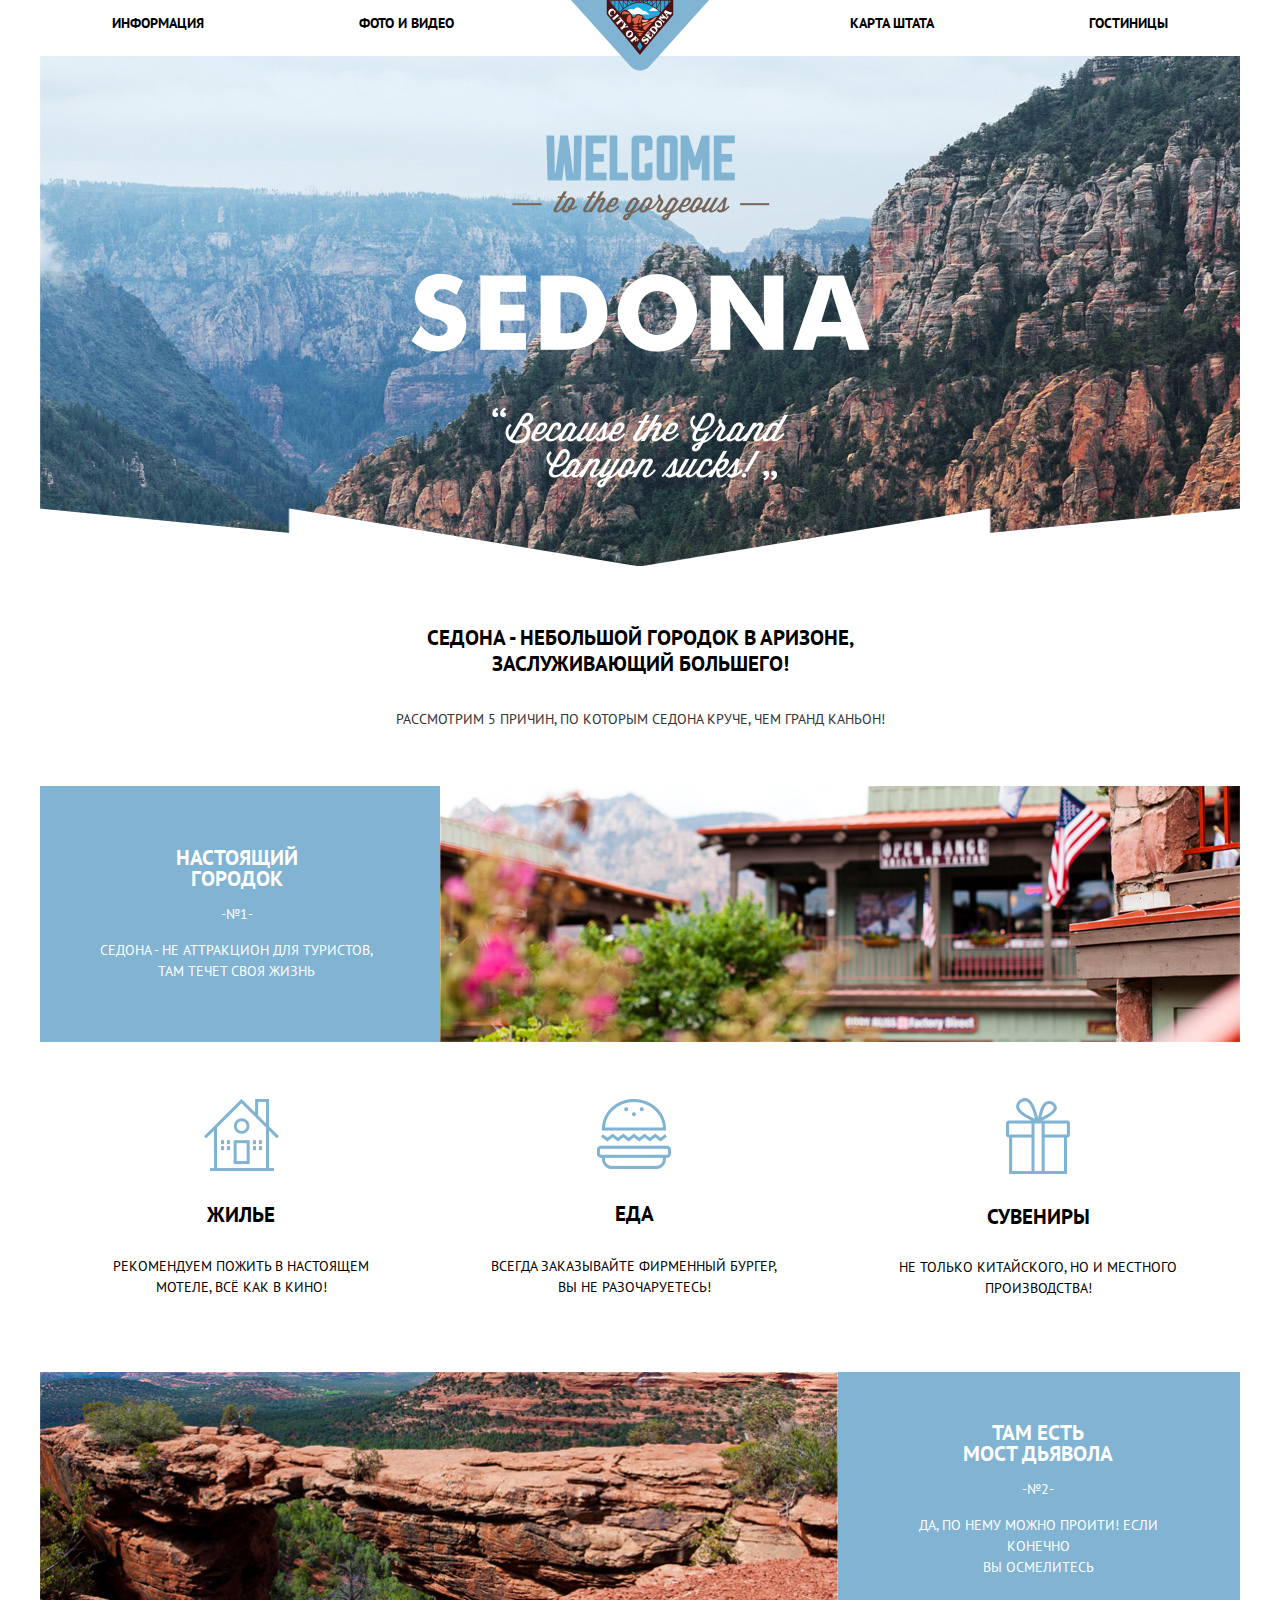
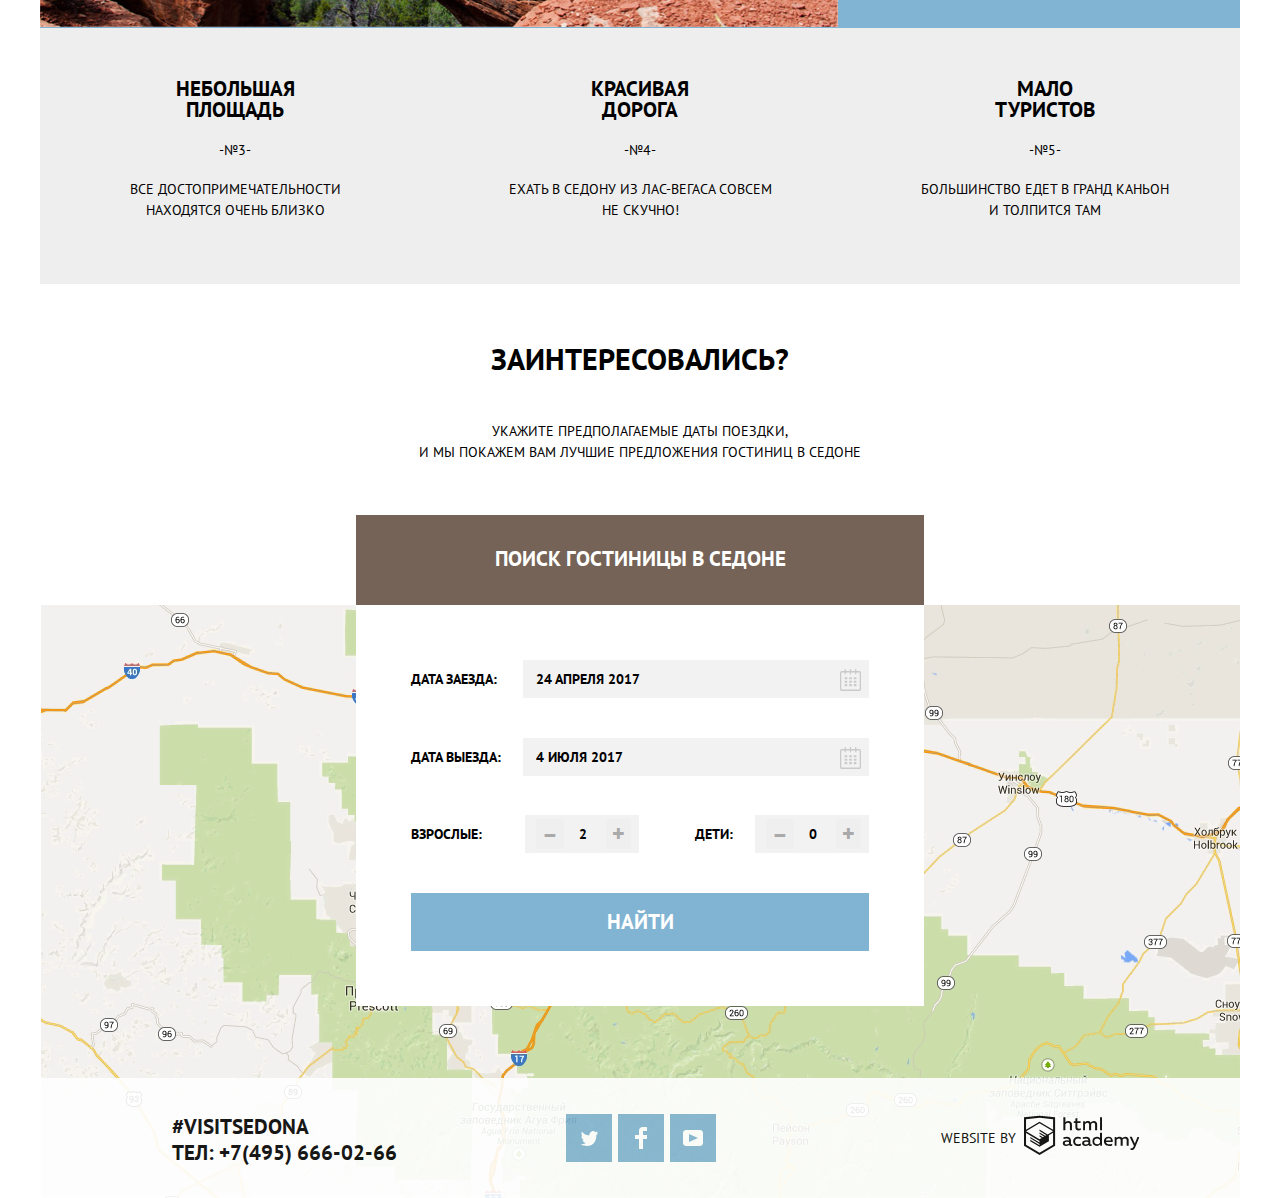
==== index.html @ 2c1c930c "21.03" ====
<!DOCTYPE html>
<html lang="ru">
    <head>
        <meta charset="utf-8">
        <title>Welcome to Sedona</title>
        <link href="https://fonts.googleapis.com/css?family=PT+Sans:400,700&display=swap&subset=cyrillic" rel="stylesheet">
        <link href="css/normalize.css" rel="stylesheet">
        <link href="css/style.css" rel="stylesheet">
    </head>
    <body>
        <header class="main-header">
            <nav class="site-navigation">
                <a href="info.html">Информация</a>
                <a href="news.html">Фото и видео</a>
                <a class="main-header-logo"  href="index.html">
                <img src="img/logo.png" width="140" height="72" alt="Логотип «City of Sedona»"></a>
                <a href="statemap.html">Карта штата</a>
                <a href="hotels.html">Гостиницы</a>
            </nav>
        </header>
        <main class="container">
            <h1 class="visually-hidden">Гостиницы в Седоне</h1>
            <div class="page-image">
            </div>
            <section class="description-section">
                <div class="info">
                    <h2>Седона - небольшой городок в Аризоне,<br>заслуживающий большего!
                    </h2>
                    <p>Рассмотрим 5 причин, по которым Седона круче, чем Гранд Каньон!</p>
                </div>
                <section class="product-info">
                    <div class="product-description">
                        <h2>Настоящий<br>городок</h2>
                        <p>-№1-</p>
                        <p>Седона - не аттракцион для туристов,<br>там течет своя жизнь</p>
                    </div>
                    <div class="product-info-image">
                        <img src="img/feature-picture.jpg" width="800" height="256" alt="Седона не аттракцион">
                    </div>
                </section>
                <section class="pruduct-info-list">
                    <ul class="info-logo">
                        <li>
                            <h3>Жилье</h3>
                            <p>Рекомендуем пожить в настоящем<br>мотеле, всё как в кино!
                            </p>
                            <img src="img/icon-1.png" width="75" height="72" alt="">
                        </li>
                        <li>
                            <h3>Еда</h3>
                            <p>Всегда заказывайте фирменный бургер,<br>вы не разочаруетесь!
                            </p>
                            <img src="img/icon-3.png" width="74" height="70" alt="">
                        </li>
                        <li>
                            <h3>Сувениры</h3>
                            <p>Не только китайского, но и местного<br>производства!
                            </p>
                            <img src="img/icon-2.png" width="64" height="76" alt="">
                        </li>
                    </ul>
                </section>
                <section class="product-info product-info-two">
                    <div class="product-description product-description-two">
                        <h2>Там есть<br> мост дьявола</h2>
                        <p>-№2-</p>
                        <p>Да, по нему можно проити! Если конечно<br>вы осмелитесь 
                        </p>
                    </div>
                    <div class="product-info-image product-info-image-two">
                        <img src="img/layer-5.jpg" width="800" height="256" alt="Фото Моста дьявола">
                    </div>
                </section>
                <section class="product-info-info">
                    <ul class="product-info-list">
                        <li class="product-info-feature">
                            <h2>Небольшая<br>площадь</h2>
                            <p>-№3-</p>
                            <p>Все достопримечательности<br>находятся очень близко</p>
                        </li>
                        <li class="product-info-feature">
                            <h2>Красивая<br>дорога</h2>
                            <p>-№4-</p>
                            <p>Ехать в Седону из Лас-Вегаса совсем<br>не скучно!</p>
                        </li>
                        <li class="product-info-feature">
                            <h2>Мало<br>туристов</h2>
                            <p>-№5-</p>
                            <p>Большинство едет в Гранд Каньон<br>и толпится там</p>
                        </li>
                    </ul>
                </section>
            </section>
            <section class="form-section">
                <div class="form-title">
                    <h3>Заинтересовались?</h3>
                    <p>Укажите предполагаемые даты поездки,<br>и мы покажем вам лучшие предложения гостиниц в седоне</p>
                </div>
                <div class="form-container">
                    <a href="hotels.html">
                        <h2>Поиск гостиницы в Седоне</h2>
                    </a>
                    <form class="appointment-form" action="https://echo.htmlacademy.ru" method="get">
                        <div class="appointment-item">
                            <label for="appointment-date-check-in">
                            Дата заезда: 
                            </label>
                            <input id="appointment-date-check-in" type="text" name="date" value="24 апреля 2017">
                            <div class="appointment-calendar">
                                <svg xmlns="http://www.w3.org/2000/svg" width="21" height="22" viewBox="0 0 21 22">
                                    <path d="M19.251 2.025h-2.845V.648c0-.381-.294-.689-.656-.689-.363 0-.656.308-.656.689v1.377h-3.938V.648c0-.381-.294-.689-.655-.689-.363 0-.657.308-.657.689v1.377H5.906V.648c0-.381-.294-.689-.656-.689-.363 0-.657.308-.657.689v1.377H1.75C.784 2.025 0 2.847 0 3.862v16.302C0 21.179.784 22 1.75 22h17.501c.966 0 1.749-.821 1.749-1.836V3.862c0-1.015-.783-1.837-1.749-1.837zm.437 18.139a.448.448 0 0 1-.437.459H1.75a.45.45 0 0 1-.438-.459V3.862a.45.45 0 0 1 .438-.459h2.844v1.378c0 .381.294.689.657.689.362 0 .656-.308.656-.689V3.403h3.938v1.378c0 .381.294.689.657.689.361 0 .655-.308.655-.689V3.403h3.938v1.378c0 .381.293.689.656.689.362 0 .656-.308.656-.689V3.403h2.845c.241 0 .437.206.437.459v16.302z" fill="#CACACA"/>
                                    <path d="M4.594 8.225h2.625v2.066H4.594zM4.594 11.668h2.625v2.067H4.594zM4.594 15.112h2.625v2.066H4.594zM9.188 15.112h2.625v2.066H9.188zM9.188 11.668h2.625v2.067H9.188zM9.188 8.225h2.625v2.066H9.188zM13.781 15.112h2.625v2.066h-2.625zM13.781 11.668h2.625v2.067h-2.625zM13.781 8.225h2.625v2.066h-2.625z" fill="#CACACA"/>
                                </svg>
                            </div>
                        </div>
                        <div class="appointment-item">
                            <label for="appointment-date-check-out">
                            Дата выезда:
                            </label>
                            <input id="appointment-date-check-out" type="text" name="date" value="4 июля 2017">
                            <div class="appointment-calendar">
                                <svg xmlns="http://www.w3.org/2000/svg" width="21" height="22" viewBox="0 0 21 22">
                                    <path d="M19.251 2.025h-2.845V.648c0-.381-.294-.689-.656-.689-.363 0-.656.308-.656.689v1.377h-3.938V.648c0-.381-.294-.689-.655-.689-.363 0-.657.308-.657.689v1.377H5.906V.648c0-.381-.294-.689-.656-.689-.363 0-.657.308-.657.689v1.377H1.75C.784 2.025 0 2.847 0 3.862v16.302C0 21.179.784 22 1.75 22h17.501c.966 0 1.749-.821 1.749-1.836V3.862c0-1.015-.783-1.837-1.749-1.837zm.437 18.139a.448.448 0 0 1-.437.459H1.75a.45.45 0 0 1-.438-.459V3.862a.45.45 0 0 1 .438-.459h2.844v1.378c0 .381.294.689.657.689.362 0 .656-.308.656-.689V3.403h3.938v1.378c0 .381.294.689.657.689.361 0 .655-.308.655-.689V3.403h3.938v1.378c0 .381.293.689.656.689.362 0 .656-.308.656-.689V3.403h2.845c.241 0 .437.206.437.459v16.302z" fill="#CACACA"/>
                                    <path d="M4.594 8.225h2.625v2.066H4.594zM4.594 11.668h2.625v2.067H4.594zM4.594 15.112h2.625v2.066H4.594zM9.188 15.112h2.625v2.066H9.188zM9.188 11.668h2.625v2.067H9.188zM9.188 8.225h2.625v2.066H9.188zM13.781 15.112h2.625v2.066h-2.625zM13.781 11.668h2.625v2.067h-2.625zM13.781 8.225h2.625v2.066h-2.625z" fill="#CACACA"/>
                                </svg>
                            </div>
                        </div>
                        <div class="appointment-item">
                            <label for="appointment-number-of-adults">
                            Взрослые:
                            </label>
                            <button class="inupt-plus">+</button><button class="inupt-minus">–</button>
                            <input id="appointment-number-of-adults" type="number" name="number" value="2">
                            <label for="appointment-number-of-children">
                            Дети:
                            </label>
                            <button class="inupt-plus">+</button><button class="inupt-minus">–</button>
                            <input id="appointment-number-of-children" type="number" name="number" value="0">
                        </div>
                        <button type="submit" class="index-button button">Найти</button>
                    </form>
                </div>
                <div class="state-map">
                </div>
            </section>
        </main>
        <footer class="main-footer footer--index">
            <div class="footer-container">
                <p class="footer-contact">#Visitsedona<br>Тел: +7(495) 666-02-66
                </p>
                <ul class="footer-social">
                    <li>
                        <a class="social-button" href="#">
                            <svg xmlns="http://www.w3.org/2000/svg" xmlns:xlink="http://www.w3.org/1999/xlink" width="17" height="15" viewBox="0 0 17 15">
                                <path fill="#FFF" d="M10.95.144c1.685-.496 2.984.27 3.577 1.179.673-.231 1.331-.481 2.011-.708a2.345 2.345 0 0 1-.857 1.768c.685.17 1.304-.491 1.304-.491-.169 1-1.006 1.788-1.563 2.024-.231 6.75-3.175 11.217-10.077 11.082h-.446c-.41 0-4.164-.46-4.898-1.887 2.271.196 3.893-.422 4.693-1.177-.96-.3-2.679-.477-2.979-2.95.349.106.564.228 1.19.119C1.705 8.247.374 7.53.448 5.33c.285.328 1.067.536 1.34.472C1.085 5.561-.182 2.442.894.85c1.818 1.854 3.735 3.606 7.152 3.773C8.254 2.33 9.183.793 10.95.144z"/>
                            </svg>
                        </a>
                    </li>
                    <li>
                        <a class="social-button" href="#">
                            <svg xmlns="http://www.w3.org/2000/svg" width="12" height="22" viewBox="0 0 12 22">
                                <path fill="#FFF" d="M12 4V0H8a4 4 0 0 0-4 4v4H0v4h4v10h4V12h4V8H8V4h4z"/>
                            </svg>
                        </a>
                    </li>
                    <li>
                        <a class="social-button" href="#">
                            <svg xmlns="http://www.w3.org/2000/svg" xmlns:xlink="http://www.w3.org/1999/xlink" width="20" height="16" viewBox="0 0 20 16">
                                <path fill="#FFF" d="M17 0H3C1.35 0 0 1.35 0 3v10c0 1.65 1.35 3 3 3h14c1.65 0 3-1.35 3-3V3c0-1.65-1.35-3-3-3zM6.027 11.998V4.002L15.014 8l-8.987 3.998z"/>
                            </svg>
                        </a>
                    </li>
                </ul>
                <div class="footer-copyright">
                    <p>Website by</p>
                    <a href="https://htmlacademy.ru/intensive/htmlcss" target="_blank">
                        <svg xmlns="http://www.w3.org/2000/svg" data-name="Layer 1" width="115" height="41" viewBox="0 0 113 39">
                            <path fill="#000000" d="M46.84 28.22a2.07 2.07 0 0 0 .58-.11v1.4a3.41 3.41 0 0 1-1.24.22 1.75 1.75 0 0 1-1.75-1 5.08 5.08 0 0 1-3.3 1.13c-1.59 0-3.06-.87-3.06-2.68 0-2.24 2.08-2.93 3.9-2.93a11.63 11.63 0 0 1 2.28.26v-.31c0-1.09-.8-1.86-2.3-1.86a7.79 7.79 0 0 0-3.15.67v-1.79a10.72 10.72 0 0 1 3.35-.58c2.48 0 4 1.18 4 3.83v3.14a.57.57 0 0 0 .69.61zm-6.76-1.19a1.42 1.42 0 0 0 1.64 1.29 3.56 3.56 0 0 0 2.53-1v-1.51a10.21 10.21 0 0 0-1.9-.22c-1.1.01-2.27.35-2.27 1.45zM53.06 20.62a5.29 5.29 0 0 1 2.7.67v1.79a4.28 4.28 0 0 0-2.42-.73 2.89 2.89 0 1 0 0 5.76 5.26 5.26 0 0 0 2.55-.67v1.8a6.58 6.58 0 0 1-2.9.6 4.42 4.42 0 0 1-4.72-4.54 4.54 4.54 0 0 1 4.79-4.68zM65.84 28.22a2.07 2.07 0 0 0 .58-.11v1.4a3.41 3.41 0 0 1-1.24.22 1.75 1.75 0 0 1-1.75-1 5.08 5.08 0 0 1-3.3 1.13c-1.59 0-3.06-.87-3.06-2.68 0-2.24 2.08-2.93 3.9-2.93a11.63 11.63 0 0 1 2.28.26v-.31c0-1.09-.8-1.86-2.3-1.86a7.79 7.79 0 0 0-3.15.67v-1.79a10.72 10.72 0 0 1 3.35-.58c2.48 0 4 1.18 4 3.83v3.14a.57.57 0 0 0 .69.61zm-6.76-1.19a1.42 1.42 0 0 0 1.64 1.29 3.56 3.56 0 0 0 2.53-1v-1.51a10.21 10.21 0 0 0-1.9-.22c-1.11.01-2.27.35-2.27 1.45zM76.67 16.85v12.76h-1.76v-1.39a4.07 4.07 0 0 1-3.35 1.62 4.62 4.62 0 0 1 0-9.22 4 4 0 0 1 3.15 1.37v-5.14h2zm-4.76 5.48a2.9 2.9 0 0 0 0 5.8 3 3 0 0 0 2.79-1.84v-2.13a3.06 3.06 0 0 0-2.79-1.83zM82.99 20.62c3.48 0 4.68 2.81 4.12 5.34h-6.58c.22 1.57 1.75 2.22 3.35 2.22a6.41 6.41 0 0 0 2.77-.62v1.68a7.5 7.5 0 0 1-3.14.6c-2.68 0-5-1.53-5-4.61a4.39 4.39 0 0 1 4.48-4.61zm.09 1.62a2.39 2.39 0 0 0-2.57 2.26h4.85a2.06 2.06 0 0 0-2.28-2.26zM89.1 29.61v-8.75h1.73v1.09a4 4 0 0 1 2.92-1.33 3 3 0 0 1 2.73 1.4 4.33 4.33 0 0 1 3.06-1.4 3.21 3.21 0 0 1 3.32 3.52v5.47h-2V24.2a1.67 1.67 0 0 0-1.73-1.84 2.94 2.94 0 0 0-2.17 1.18V29.61h-2V24.2a1.67 1.67 0 0 0-1.73-1.84 3.11 3.11 0 0 0-2.32 1.35v5.91h-2zM111.47 20.86h2l-4.1 9.93c-.95 2.28-2.19 3-3.52 3a5 5 0 0 1-1.15-.15v-1.66a3 3 0 0 0 .89.13c.95 0 1.66-.67 2.17-2l.18-.44-4.16-8.82h2.13l3 6.6zM40.66 1.53v5a4 4 0 0 1 2.83-1.2A3.41 3.41 0 0 1 47.1 8.9v5.41h-2V9.15a1.9 1.9 0 0 0-2-2.1 3.08 3.08 0 0 0-2.44 1.46v5.8h-2V1.53h2zM52.43 2.42v3.12h3.17v1.71h-3.17v4c0 1.15.53 1.53 1.66 1.53a4.71 4.71 0 0 0 1.77-.35v1.68a7.14 7.14 0 0 1-2.35.38 2.68 2.68 0 0 1-3-2.88V7.23h-1.6V5.52h1.57V2.88zM58.1 14.29V5.54h1.73v1.09a4 4 0 0 1 2.92-1.33 3 3 0 0 1 2.73 1.4 4.33 4.33 0 0 1 3.06-1.4 3.21 3.21 0 0 1 3.32 3.52v5.47h-2V8.88a1.67 1.67 0 0 0-1.73-1.84 2.94 2.94 0 0 0-2.17 1.18V14.29h-2V8.88a1.67 1.67 0 0 0-1.73-1.84 3.11 3.11 0 0 0-2.32 1.35v5.91h-2zM74.72 1.52h1.95v12.76h-1.95zM15.44.02h-.16L0 1.62v28l15.28 9.09 15.28-9.09v-28zm13.12 28.45l-13.28 7.9L2 28.47V16.99l13.22 7.87v1.43l-9.07-5.4v1.38l9.11 5.47v1.46l-9.1-5.42v1.38l9.11 5.47 9.19-5.5V19.22l4.1-2.45v11.67zm0-13.16l-3.65 2.14-1.68 1-8-4.76v1.38l6.84 4.07h-.06l-.15.09-1 .57-5.64-3.36v1.38l4.45 2.65-1.05.7-3.36-2v1.38l2.21 1.3-2.25 1.35-13.16-7.82 13.17-7.92zm0-1.39L15.21 6.05l-13.2 7.86V3.41l13.28-1.39 13.28 1.39v10.51z"/>
                        </svg>
                    </a>
                </div>
            </div>
        </footer>
    </body>
</html>
---- css/style.css ----
body {
  min-width: 1200px;
  margin: 0;
  padding: 0;

  font-family: "PT Sans", Arial, sans-serif;
  font-size: 14px;
  line-height: 21px;
  color: #000000;
  text-transform: uppercase;

  background-color: #ffffff;
}
 
a {
  text-decoration: none;
}

img {
  max-width: 100%;
  height: auto;
}

.visually-hidden:not(:focus):not(:active),
input[type="checkbox"].visually-hidden,
input[type="radio"].visually-hidden {
  position: absolute;

  width: 1px;
  height: 1px;
  margin: -1px;
  border: 0;
  padding: 0;

  white-space: nowrap;

  clip-path: inset(100%);
  clip: rect(0 0 0 0);
  overflow: hidden;
}

.button {
  font: inherit;
  color: #ffffff;
  vertical-align: middle;
  text-transform: uppercase;
  font-weight: 600;
  background-color: #81b3d2;
  border: none;
}

.button:hover,
.button:focus {
  color: #ffffff;
  background-color: #669ec0;
}

.button:active {
  background-color: #5496bd;
  color: rgba(255, 255, 255, 0.3);
}

.main-header {
  width: 1200px;
  min-height: 56px;
  margin: 0 auto;
  font-size: 14px;
  font-weight: 600;
  line-height: 26px;
  color: #000000;
}

.site-navigation {
  position: relative;
  min-height: 56px;
  display: flex;
  justify-content: space-between;
  flex-wrap: wrap;
  
  margin: 0;
  padding: 0;
  background-color: #ffffff;
}

.site-navigation a {
  color: #000000;
}

.site-navigation a:not(.main-header-logo) {
  padding-top: 10px;
  padding-right: 60px;
  padding-left: 60px;
  padding-bottom: 10px;
}

.site-navigation a:first-child {
  padding-left: 72px;
}

.site-navigation a:last-child {
  padding-right: 72px;
}

.site-navigation a:nth-child(2) {
  position: relative;
  right: 80px;
}

.site-navigation a:nth-child(4) {
  position: relative;
  left: 80px;
}

.nav-current {
  color: #766357;
}

.main-header-logo {
  position: absolute;
  top: -1px;
  left: 50%;
  transform: translateX(-50%);
  z-index: 10;  
}

.site-navigation a:hover,
.site-navigation a:focus {
  color: #81b3d2;
}

.site-navigation a:active {
  color: rgba(0, 0, 0, 0.3);
}

.container {
  width: 1200px;
  margin: 0 auto;
  padding: 0 0;
}

.page-image {
  width: 100%;
  height: 510px;
  margin-bottom: 59px;
  background-color: #81b3d2;
  
  background: 
  url("../img/welcome.png") no-repeat 50% 50%,
  url(../img/polygon.png) no-repeat -2px 452px,
  url("../img/background-photo.jpg") no-repeat 0 -80px; 
}

.info {
  margin: 0;
  padding: 0; 
}

.info h2 {
  font-size: 21px;
  font-weight: 700;
  line-height: 26px;
  color: #000000;
  text-align: center;
  margin: 0;
  margin-bottom: 29px;
}

.info p {
  font-size: 14px;
  line-height: 26px;
  color: #333333;
  text-align: center;
  margin: 0;
  margin-bottom: 54px;
}

.product-info {
  display: flex;
  justify-content: flex-start;
  align-items: center;
  color: #ffffff;
  background-color: #81b3d2;
}

.product-description {
  margin: 0;
  padding: 0;
  padding-left: 60px;
  padding-right: 60px;
  text-align: center;
}

.product-description h2 {
  font-size: 21px;
  font-weight: 600;
  line-height: 21px;
  margin: 0;
  padding: 0;
  padding-bottom: 15px;
}

.product-description p {
  font-size: 14px;
  line-height: 21px;
  margin: 0;
  padding: 0;
}

.product-description p:first-of-type {
  padding-bottom: 15px;
}

.product-info-image {
  width: 800px;
  height: 256px;
  margin-left: auto;
}

.product-info-two {
  flex-direction: row-reverse;
  justify-content: flex-end;
}

.product-description-two {
  padding-left: 48px;
  padding-right: 49px;
}

.product-info-image-two {
  margin: 0;
  margin-right: auto;
}


.product-info-list {
  display: flex;
  justify-content: space-between;
  flex-wrap: wrap;
  margin: 0;
  padding: 0;
  list-style: none;
}

.info-logo {
  display: flex;
  justify-content: space-between;
  flex-wrap: wrap;
  margin: 0;
  padding: 0;
  margin-left: 73px;
  margin-right: 63px;
  margin-top: 56px; 
  margin-bottom: 73px;
  list-style: none;
}

.info-logo li {
  display: flex;
  flex-direction: column;
  flex-wrap: wrap;
  justify-content: space-around;
  align-items: center;
}

.info-logo h3 {
  font-size: 21px;
  font-weight: 700;
  line-height: 21px;
  margin: 0;
  padding: 0;
  padding-top: 32px;
  padding-bottom: 30px;
}

.info-logo p {
  text-align: center;
  margin: 0;
  padding: 0;
}

.info-logo img {
  padding-bottom: 32px;
  order: -1;
  margin: 0;
  padding: 0;
}

.product-info-info {
  margin: 0;
  padding: 0;

  background-color: #eeeeee;
}

.product-info-list {
  box-sizing: border-box;
  padding-top: 50px;
  padding-bottom: 63px;
}

.product-info-feature {
  width: 390px;
  margin: 0;
  padding: 0;
}

.product-info-info h2{
  font-size: 21px;
  font-weight: 600;
  line-height: 21px;
  text-align: center;
  margin: 0;
  margin-bottom: 20px;
}

.product-info-info p {
  margin: 0;
  text-align: center; 
}

.product-info-info p:first-of-type {
  margin-bottom: 18px;
}

.form-section {
  position: relative;
}

.form-title {
  text-align: center; 
  margin: 0;
  padding: 0;
}

.form-title h3 {
  margin: 0;
  padding-top: 57px;
  padding-bottom: 44px;
  font-size: 30px;
  font-weight: 700;
  line-height: 36px; 
}

.form-title p {
  margin: 0;
  font-size: 14px;
  line-height: 21px;
  padding-bottom: 52px;
}

.form-container {
  display: flex;
  flex-direction: column;
  justify-content: space-between;
  position: absolute;
  left: 50%;
  margin-left: -284px;
  width: 568px;
  min-height: 491px;
  
  z-index: 10;
}

.form-container h2 {
  margin: 0;
  font-size: 21px;
  font-weight: 700;
  line-height: 26px;
  color: #ffffff; 
  text-align: center; 
}

.form-container a {
  color: #ffffff;
  padding-top: 31px;
  padding-bottom: 33px; 


  background-color: #766357; 
}

.form-container a:hover,
.form-container a:focus {
  background-color: #604e43; 
}

.form-container a:active {
  background-color: #503e33; 
}

.form-container h2:active {
  color: rgba(255, 255, 255, 0.3) 
}

.appointment-form {
  display: flex;
  flex-wrap: wrap;
  justify-content: space-between;
  align-content: space-between; 
  flex-grow: 1;

  padding: 55px;
  
  background-color: #ffffff;
}

.appointment-item {
  width: 458px;
  display: flex;
  justify-content: space-between;
  align-items: baseline;
  font-weight: 600;
  margin: 0;
  padding: 0;
  box-sizing: border-box;
}

.appointment-item label {
  display: block;
  cursor: pointer;
  padding-right: 20px;
}

.appointment-item {
  position: relative;
}

.appointment-calendar {
  width: 21px;
  height: 22px;
  position: absolute;
  top: 9px;
  left: 429px;
  cursor: pointer;
}

.appointment-calendar:hover path,
.appointment-calendar:focus path {
  fill: #000000;
}

.appointment-calendar:active path {
  fill: #81b3d2;
}

.appointment-item input {
  flex-grow: 1;
  max-width: 346px; 
  height: 38px;
  outline: 0;
  border: none;
  font-weight: 600;
  text-transform: uppercase;
  padding-left: 13px;
  box-sizing: border-box;
  background-color: #f2f2f2;
}

.appointment-item:nth-child(3) input {
  max-width: 114px;
  padding-left: 54px;
}

.appointment-item:nth-child(3) input[type="number"]::-webkit-outer-spin-button,
.appointment-item:nth-child(3) input[type="number"]::-webkit-inner-spin-button {
  -webkit-appearance: none;
  margin: 0;
}

.inupt-plus,
.inupt-minus {
  position: absolute;
  font-size: 24px;
  font-weight: 600;
  color: #a9a9a9;
  outline: none;
  border: none;
  cursor: pointer;
  top: 4px;
}

.inupt-plus:hover,
.inupt-minus:hover,
.inupt-plus:focus,
.inupt-minus:focus {
  color: #000000;
}

.inupt-plus:active,
.inupt-minus:active {
  color: #81b3d2;
}

.appointment-item:nth-child(3) .inupt-plus {
  left: 425px;
}

.appointment-item:nth-child(3) .inupt-minus {
  left: 355px;
}

.appointment-item:nth-child(3) .inupt-plus:first-of-type {
  left: 195px;
}

.appointment-item:nth-child(3) .inupt-minus:nth-of-type(2) {
  left: 125px;
}

.appointment-item:nth-child(3) label:nth-of-type(1) {
  padding-right: 41px;
}

.appointment-item:nth-child(3) label:nth-of-type(2) {
  padding-left: 53px;
}

.appointment-item input:hover {
  background-color: #ebebeb;
}

.appointment-item input:focus {
  background-color: #ffffff;
  outline: 2px solid #e5e5e5;
}

.index-button {
  box-sizing: border-box;
  font-size: 21px;
  font-weight: 600;
  width: 458px;
  height: 58px;
  margin-bottom: 0;
}

.state-map {
  position: relative;
  top: 89px;
  width: 1200px;
  background-image: url("../img/map.png");
  background-repeat: no-repeat;
  background-position: 1px 1px;
  min-height: 594px;
  z-index: 1;
}

.main-footer {
  position: relative;
  width: 1200px;
  margin: 0 auto;
  min-height: 120px;
  z-index: 15;
  background-color: #ffffff;
  opacity: 90%; 
}

.footer--index {
 margin-top: -31px 
}

.footer-container {
  display: flex;
  flex-wrap: wrap;
  margin: 0;
  padding: 0;
}

.footer-contact {
  display: block;
  margin-top: 36px;
  margin-left: 132px;
  font-size: 21px;
  line-height: 26px;
  font-weight: 600;
}

.footer-social {
  margin: 0;
  padding: 0;
  display: flex;
  flex-wrap: wrap;
  justify-content: space-between;
  width: 150px;
  
  padding-top: 36px;
  padding-left: 169px;
  padding-bottom: 26px;
  list-style: none;
}

.social-button {
  display: flex;
  justify-content: center;
  align-items: center;
  width: 46px;
  height: 48px;
  background-color: #81b3d2;
  margin-bottom: 10px;
}

.social-button:hover,
.social-button:focus {
  background-color: #669ec0;
}

.social-button:active {
  background-color: #5496bd;
}

.social-button:active path {
  opacity: 30%;
}

.footer-copyright {
  display: flex;
  align-items: center;
  margin-left: auto;
  margin-right: 101px;
}

.footer-copyright p {
  margin-right: 8px;
}

.footer-copyright:focus path,
.footer-copyright:hover path {
  fill: #81b3d2;
}

.footer-copyright:active path {
  fill: rgba(0, 0, 0, 0.3);
}

.background-filter {
  width: 1200px;
  margin: 0px auto;
 
  background-color: #81b3d2; 
  background-image: url("../img/background2.jpg");
  background-repeat: no-repeat;
  background-position: 50% 50%;

  min-height: 217px;
}

.filter {
 display: flex;
 color: #ffffff; 
 justify-content: flex-start;
 min-height: 217px;
}

.fieldset-container {
  margin-left: 72px;
  margin-right: 43px;
  margin-top: 31px;
}

.filter fieldset {
  margin: 0px;
  padding: 0px;

  border: none;
}

.filter legend {
  margin-bottom: 28px;

  font-weight: 600;
  font-size: 16px;
  line-height: 21px;
}

.filter ul {
  padding: 0;
  margin: 0;
  padding-left: 40px;
  list-style: none;
  line-height: 21px;
}

.filter-input-checkbox + label::before {
  content: "";

  position: absolute;
  left: -38px;
  top: -1px;
  width: 23px;
  height: 23px;

  background-image: url("../img/checkbox.svg");
  background-repeat: no-repeat;
  background-position: 0 0;
  
}

.filter-input-checkbox:checked + label::before {
  content: "";

  position: absolute;
  width: 27px;
  height: 23px;

  background-image: url("../img/checkbox-on.svg");
  background-repeat: no-repeat;
  background-position: 0 0;
  }

.filter-option label {
  padding-bottom: 29px;
  position: relative;

  display: block;

  cursor: pointer;
  user-select: none;
}

.filter-range {
  margin: 0
  width: 318px;
  margin-top: 31px;
  margin-left: auto;
  margin-right: 72px;

  color: #ffffff;
  text-transform: uppercase;
}

.filter-range-title {
  margin-bottom: 9px;

  font-weight: 600;
  font-size: 16px;
  line-height: 21px;
}

.price-controls {
  position: relative;
  height: 36px;
  margin-bottom: 20px;

  font-size: 0;

  border: 2px solid #ffffff;
  border-radius: 2px;
}

.price-controls::after {
  content: "";
  position: absolute;
  top: 50%;
  left: 50%;

  width: 2px;
  height: 22px;

  background: #ffffff;
  transform: translate(-50%, -50%);
}

.price-controls label {
  display: inline-block;

  font-size: 14px;
  line-height: 38px;
  vertical-align: top;

  cursor: pointer;
}

.price-controls .min-price,
.price-controls .max-price {
  width: 90px;
  padding-left: 65px;
}

.price-controls input {
  width: 50px;
  margin: 0;

  color: inherit;
  font: inherit;

  background: none;
  border: none;
}

.range-controls {
  position: relative;

  margin-bottom: 32px;
}

.range-controls .scale {
  height: 2px;

  background: rgba(255, 255, 255, 0.3);
}

.range-controls .bar {
  width: 80%;
  height: 2px;

  background: #ffffff;
}

.range-toggle {
  position: absolute;
  top: -9px;
  width: 4px;
  height: 4px;

  background: #ababab;
  border: 8px solid #ffffff;
  border-radius: 50%;
  box-shadow: 0 2px 1px 0 rgba(0, 1, 1, 0.2);
  cursor: pointer;
}

.range-toggle-min {
  left: 0;
}

.range-toggle-max {
  left: 80%;
}

.range-toggle:hover {
  top: -10px;
  border: 10px solid #ffffff;
  background: #1c4f80;
}

.filter-range-button {
  display: block;
  margin: 0 auto;
  padding: 6px 35px;

  font-size: 14px;
  line-height: 20px;
  color: #ffffff;
  text-transform: uppercase;

  background: transparent;
  border: 2px solid #ffffff;
  border-radius: 2px;
  cursor: pointer;
}

.filter-range-button:hover {
  color: #000000;

  background: #ffffff;
}

.hotels-list {
  margin: 0;
  padding: 0;
}

.hotels-list-container {
  display: flex;
  justify-content: space-between;
  margin: 0;
  padding: 0;
  padding-top: 30px;
  padding-bottom: 30px;
  border-bottom: 1px solid rgba(0, 0, 0, 0.2);
}

.hotels-container {
  display: flex;
}

.hotel-image {
  width: 135px;
  height: 90px;
  margin: 0;
  padding: 0;
  margin-right: auto;
  margin-left: 72px; 

  background-color: rgba(0, 0, 0, 0.2);

}

.hotel-name {
  padding-left: 30px;
}

.hotel-name h3 {
  position: relative;
  top: -2px;
  font-size: 21px;
  font-weight: 700;
  margin: 0;
  padding: 0;
}

.hotel-name h3 a:hover,
.hotel-name  h3 a:focus {
  color: #81b3d2;
}

.hotel-name h3 a:active{
color: rgba(0, 0, 0, 0.3);
}

.hotels a {
 color: #000000; 
}

.hotel-name p {
  display: flex;
  margin: 0;
  padding: 0;
  padding-top: 10px;
  padding-bottom: 12px;
}

.hotel-price {
  margin-left: auto;
  padding-right: 76px;
}

.hotel-rating-stars {
  margin: 0;
  padding: 0;
  margin-right: 72px;
}

.hotel-rating-stars p {
  font-size: 14px;
  line-height: 21px;
  margin: 0;
  padding: 0;
  margin-top: 47px;
  padding: 3px 13px 3px 16px;

  background-color: #f2f2f2;
}

.four-stars {
  width: 90px;
  height: 17px;
  margin-left: auto;

  background-image: 
  url(../img/star.png),
  url(../img/star.png),
  url(../img/star.png),
  url(../img/star.png);
  background-repeat: 
  no-repeat,
  no-repeat,
  no-repeat,
  no-repeat;
  background-position:
  0px 0px,
  24px 0px,
  48px 0px,
  72px 0px; 
}

.three-stars {
  width: 66px;
  height: 17px;
  margin-left: auto;

  background-image: 
  url(../img/star.png),
  url(../img/star.png),
  url(../img/star.png);
  background-repeat: 
  no-repeat,
  no-repeat,
  no-repeat;
  background-position:
  0px 0px,
  24px 0px,
  48px 0px;
}

.two-stars {
  width: 42px;
  height: 17px;
  margin-left: auto;

  background-image: 
  url(../img/star.png),
  url(../img/star.png);
  background-repeat: 
  no-repeat,
  no-repeat;
  background-position:
  0px 0px,
  24px 0px; 
}

.filter-button {
  border: 2px solid #ffffff;
}

.filter-button:active {
  color: #000000;
  background-color: #ffffff;
}

.button-book-a-hotel {
  margin: 0;
  padding: 0;
  color: #ffffff;
  background-color: #766357;
  padding: 6px 16px;
}

.button-book-a-hotel:hover,
.button-book-a-hotel:focus {
  background-color: #604e43;
}

.button-book-a-hotel:active {

  color: rgba(255, 255, 255, 0.3);
  background-color: #503e33;
}

.button-detailed {
  margin: 0;
  padding: 0;
  padding: 6px 17px;
  color: #ffffff;
}

.shorting-container {
  margin: 0;
  display: flex;
  flex-wrap: wrap;
  justify-content: flex-start;
  align-items: baseline;
  padding-bottom: 0px;
  border-bottom: 1px solid rgba(0, 0, 0, 0.2);
  margin-top: 26px;
}

.shorting-container h3 {
  margin: 0;
  padding: 0;
  margin-top: 0px;
  padding-left: 72px;
  padding-bottom: 33px;
  font-size: 21px;
  line-height: 26px;
  font-weight: 700;
}

.shorting-container ul{
  list-style: none;
  margin: 0;
  padding: 0;
  padding-left: 40px;
  padding-bottom: 33px;
}

.shorting-container p {
  font-size: 12px;
  margin: 0;
  padding: 0;
  margin-left: 49px;
  padding-bottom: 33px;
}

.shorting {
  display: flex;
  flex-wrap: wrap;
}

.shorting li {
  margin: 0;
  padding: 0;
  padding-right: 33px;
}

.shorting li:not(:first-child) a {
  font-size: 12px;
  font-weight: 400;
  color: rgba(0, 0, 0, 0.3);
  border-bottom: 1px dotted #81b3d2;
}

.shorting li:first-child a {
  font-size: 12px;
  font-weight: 400;
  color: #81b3d2;
  border: none;
}

.shorting li:not(:first-child) a:hover,
.shorting li:not(:first-child) a:focus {
  color: #81b3d2;
}

.shorting li:not(:first-child) a:active {
  color: #000000;
  border: none;
}

.shorting li:first-child a:active {
  color: #000000;
  border: none;
}

.icon-up-down {
  display: flex;
  margin: 0;
  padding-bottom: 33px;
  margin-left: auto;
  margin-right: 73px;
  cursor: pointer;
}

.icon-down {
  padding-left: 12px;
}

.icon-up-down path:hover,
.icon-up-down path:focus {
  fill: #000000;
}

.icon-up-down path:active {
  fill: #81b3d2;
}
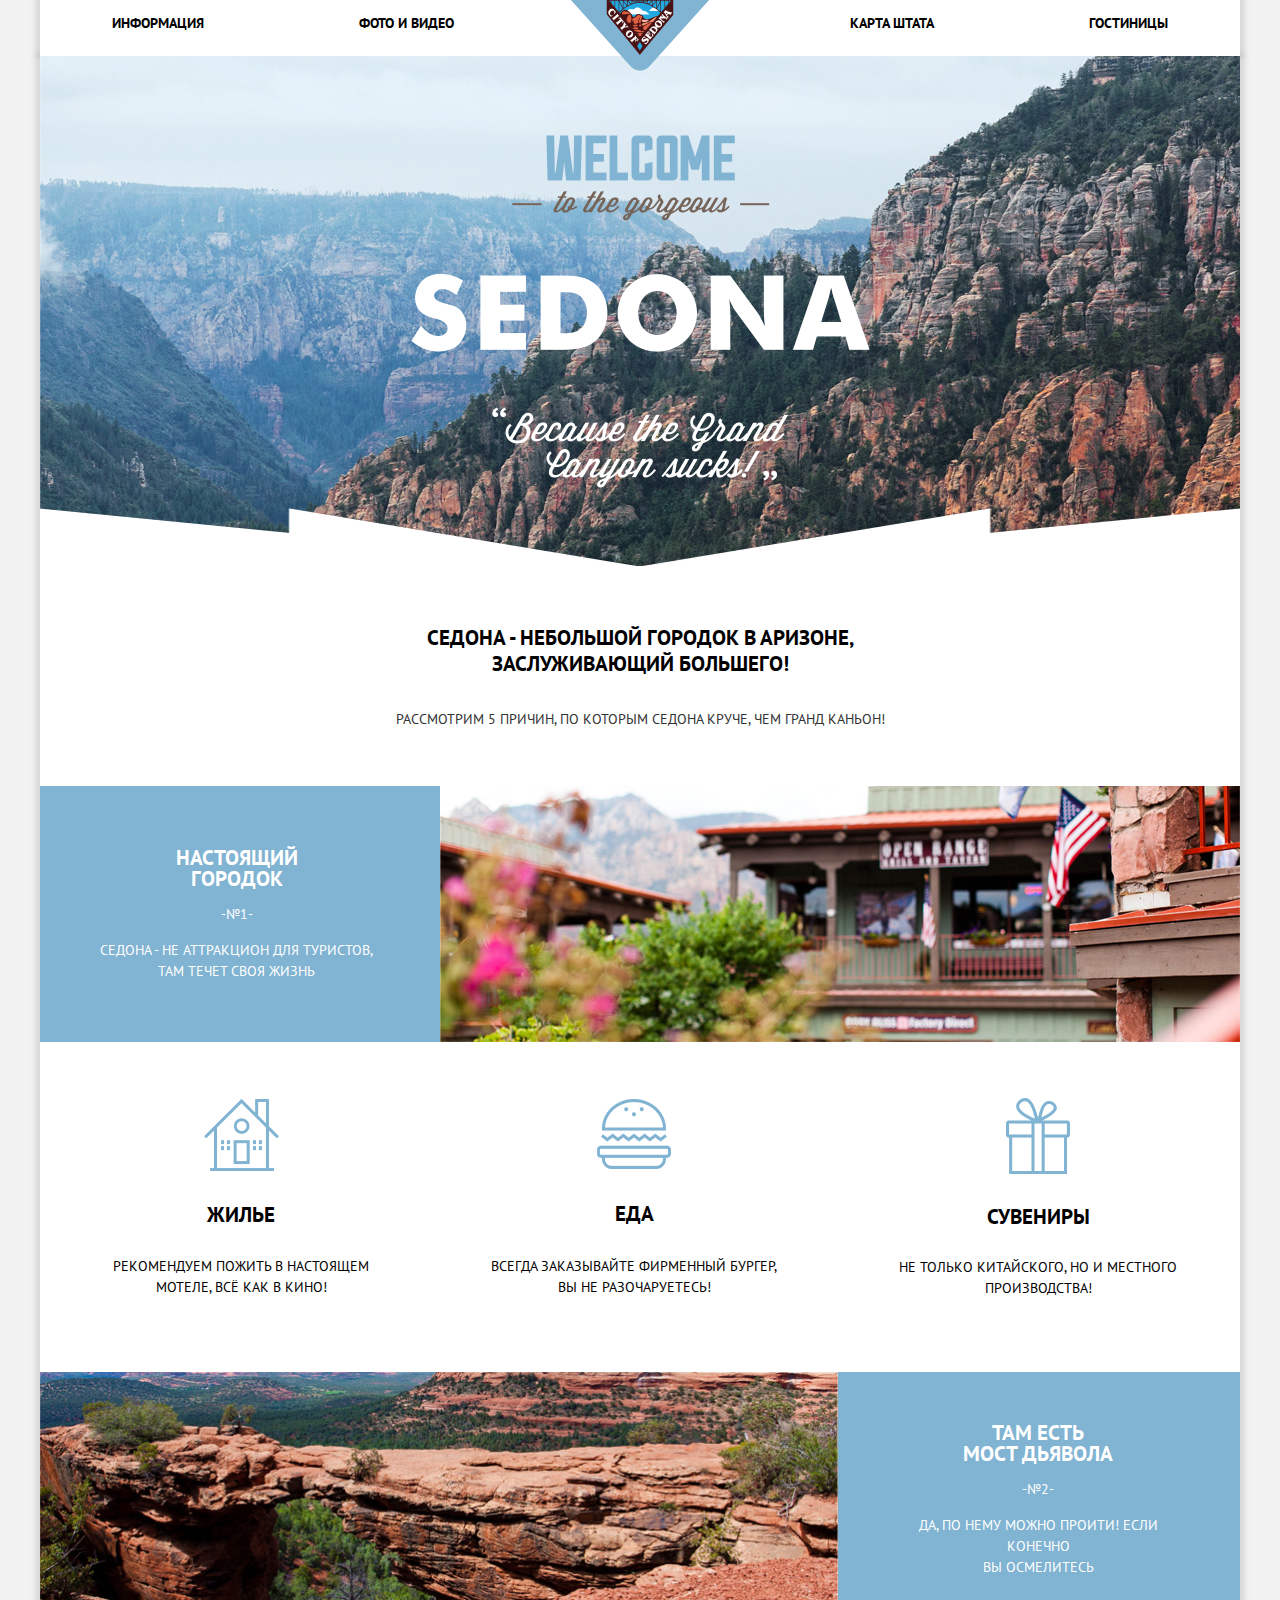
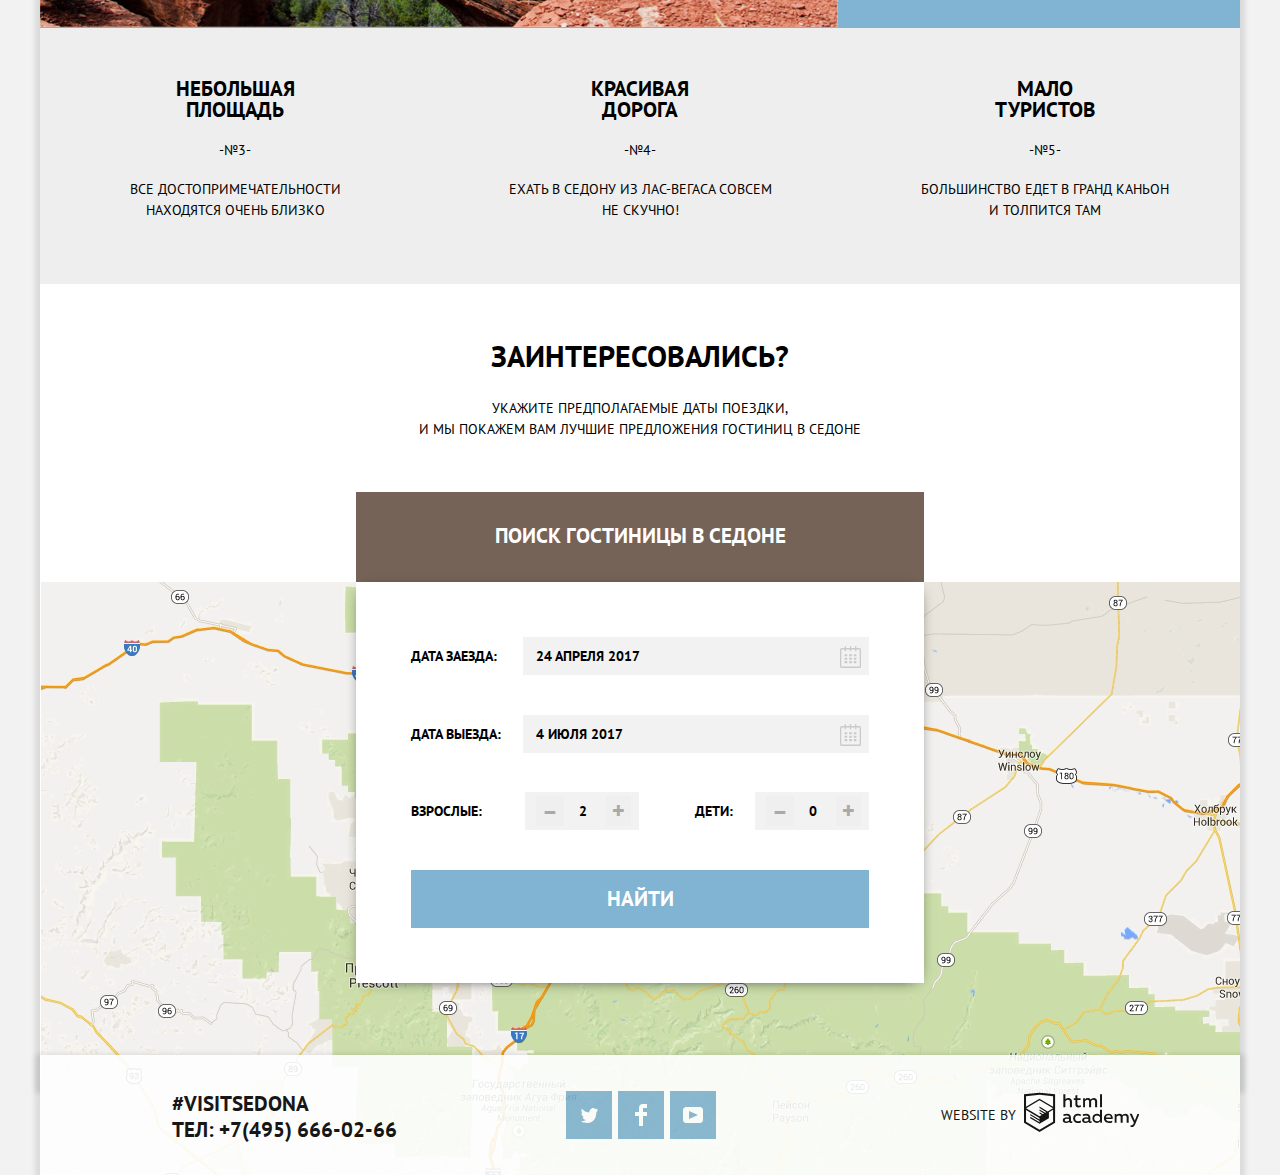
==== commit ddbca4dd: "23,03" ====
--- a/index.html
+++ b/index.html
@@ -97,9 +97,7 @@
                     <p>Укажите предполагаемые даты поездки,<br>и мы покажем вам лучшие предложения гостиниц в седоне</p>
                 </div>
                 <div class="form-container">
-                    <a href="hotels.html">
-                        <h2>Поиск гостиницы в Седоне</h2>
-                    </a>
+                    <a class="search-button" href="hotels.html"><h2>Поиск гостиницы в Седоне</h2></a>
                     <form class="appointment-form" action="https://echo.htmlacademy.ru" method="get">
                         <div class="appointment-item">
                             <label for="appointment-date-check-in">
@@ -125,18 +123,32 @@
                                 </svg>
                             </div>
                         </div>
+
                         <div class="appointment-item">
+
                             <label for="appointment-number-of-adults">
                             Взрослые:
                             </label>
-                            <button class="inupt-plus">+</button><button class="inupt-minus">–</button>
-                            <input id="appointment-number-of-adults" type="number" name="number" value="2">
+                            <div class="input-number">
+
+                            <button type="button" class="inupt-plus">+</button>
+                            <button type="button" class="inupt-minus">–</button>
+
+                            <input id="appointment-number-of-adults" type="text" name="number" value="2">
+                         </div>
+
                             <label for="appointment-number-of-children">
                             Дети:
                             </label>
-                            <button class="inupt-plus">+</button><button class="inupt-minus">–</button>
-                            <input id="appointment-number-of-children" type="number" name="number" value="0">
+                            <div class="input-number">
+                            <button type="button" class="inupt-plus inupt-plus-two">+</button>
+                            <button type="button" class="inupt-minus inupt-minus-two">–</button>
+
+                            <input id="appointment-number-of-children" type="text" name="number" value="0">
+                         </div>
+
                         </div>
+
                         <button type="submit" class="index-button button">Найти</button>
                     </form>
                 </div>
@@ -181,5 +193,6 @@
                 </div>
             </div>
         </footer>
+        <script src="js/index.js"></script>
     </body>
 </html>--- a/css/style.css
+++ b/css/style.css
@@ -1,5 +1,5 @@
 body {
-  min-width: 1200px;
+  min-width: 1280px;
   margin: 0;
   padding: 0;
 
@@ -9,7 +9,7 @@
   color: #000000;
   text-transform: uppercase;
 
-  background-color: #ffffff;
+  background-color: #f2f2f2;
 }
  
 a {
@@ -68,6 +68,7 @@
   font-weight: 600;
   line-height: 26px;
   color: #000000;
+  box-shadow: 0 -4px 5px 5px rgba(0, 0, 0, 0.1);
 }
 
 .site-navigation {
@@ -136,12 +137,12 @@
   width: 1200px;
   margin: 0 auto;
   padding: 0 0;
+  box-shadow: 0 2px 5px 5px rgba(0, 0, 0, 0.1);
 }
 
 .page-image {
   width: 100%;
   height: 510px;
-  margin-bottom: 59px;
   background-color: #81b3d2;
   
   background: 
@@ -153,6 +154,7 @@
 .info {
   margin: 0;
   padding: 0; 
+  background-color: #ffffff;
 }
 
 .info h2 {
@@ -163,6 +165,7 @@
   text-align: center;
   margin: 0;
   margin-bottom: 29px;
+  padding-top: 59px;
 }
 
 .info p {
@@ -171,7 +174,7 @@
   color: #333333;
   text-align: center;
   margin: 0;
-  margin-bottom: 54px;
+  padding-bottom: 54px;
 }
 
 .product-info {
@@ -247,11 +250,12 @@
   flex-wrap: wrap;
   margin: 0;
   padding: 0;
-  margin-left: 73px;
-  margin-right: 63px;
-  margin-top: 56px; 
-  margin-bottom: 73px;
+  padding-left: 73px;
+  padding-right: 63px;
+  padding-top: 56px; 
+  padding-bottom: 73px;
   list-style: none;
+  background-color: #ffffff;
 }
 
 .info-logo li {
@@ -288,7 +292,6 @@
 .product-info-info {
   margin: 0;
   padding: 0;
-
   background-color: #eeeeee;
 }
 
@@ -324,18 +327,20 @@
 
 .form-section {
   position: relative;
+  background-color: #ffffff;
 }
 
 .form-title {
   text-align: center; 
   margin: 0;
   padding: 0;
+  padding-top: 54px;
+  background-color: #ffffff;
 }
 
 .form-title h3 {
   margin: 0;
-  padding-top: 57px;
-  padding-bottom: 44px;
+  margin-bottom: 24px;
   font-size: 30px;
   font-weight: 700;
   line-height: 36px; 
@@ -357,7 +362,6 @@
   margin-left: -284px;
   width: 568px;
   min-height: 491px;
-  
   z-index: 10;
 }
 
@@ -370,7 +374,7 @@
   text-align: center; 
 }
 
-.form-container a {
+.search-button {
   color: #ffffff;
   padding-top: 31px;
   padding-bottom: 33px; 
@@ -379,12 +383,12 @@
   background-color: #766357; 
 }
 
-.form-container a:hover,
-.form-container a:focus {
+.search-button:hover,
+.search-button:focus {
   background-color: #604e43; 
 }
 
-.form-container a:active {
+.search-button:active {
   background-color: #503e33; 
 }
 
@@ -400,8 +404,12 @@
   flex-grow: 1;
 
   padding: 55px;
-  
-  background-color: #ffffff;
+  box-shadow: 0 3px 15px -8px #000000;
+  background-color: #ffffff;
+}
+
+.modal-window {
+  display: none;
 }
 
 .appointment-item {
@@ -461,12 +469,6 @@
   padding-left: 54px;
 }
 
-.appointment-item:nth-child(3) input[type="number"]::-webkit-outer-spin-button,
-.appointment-item:nth-child(3) input[type="number"]::-webkit-inner-spin-button {
-  -webkit-appearance: none;
-  margin: 0;
-}
-
 .inupt-plus,
 .inupt-minus {
   position: absolute;
@@ -491,21 +493,46 @@
   color: #81b3d2;
 }
 
-.appointment-item:nth-child(3) .inupt-plus {
+.inupt-plus {
+  left: 195px;
+}
+
+.inupt-minus {
+  left: 125px;
+}
+
+.inupt-plus-two {
   left: 425px;
 }
 
-.appointment-item:nth-child(3) .inupt-minus {
+.inupt-minus-two {
   left: 355px;
 }
 
-.appointment-item:nth-child(3) .inupt-plus:first-of-type {
-  left: 195px;
-}
-
-.appointment-item:nth-child(3) .inupt-minus:nth-of-type(2) {
-  left: 125px;
-}
+.input-number:hover .inupt-plus,
+.input-number:hover .inupt-minus {
+  background-color: #ebebeb;
+}
+
+.input-number:active .inupt-plus,
+.input-number:active .inupt-minus {
+  background-color: #ffffff;
+}
+
+.input-number:focus .inupt-plus,
+.input-number:focus .inupt-minus {
+  background-color: #ffffff;
+}
+
+.inupt-plus:hover .input-number {
+  background-color: #ffffff;
+}
+
+.inupt-plus:active .input-number input, 
+.inupt-minus:active .input-number input {
+  background-color: #ffffff;
+}
+
 
 .appointment-item:nth-child(3) label:nth-of-type(1) {
   padding-right: 41px;
@@ -552,6 +579,7 @@
   z-index: 15;
   background-color: #ffffff;
   opacity: 90%; 
+  box-shadow: 0 4px 5px 5px rgba(0, 0, 0, 0.1);
 }
 
 .footer--index {
@@ -857,6 +885,7 @@
 .hotels-list {
   margin: 0;
   padding: 0;
+  background-color: #ffffff;
 }
 
 .hotels-list-container {
@@ -864,8 +893,7 @@
   justify-content: space-between;
   margin: 0;
   padding: 0;
-  padding-top: 30px;
-  padding-bottom: 30px;
+  padding: 30px 72px;
   border-bottom: 1px solid rgba(0, 0, 0, 0.2);
 }
 
@@ -879,17 +907,15 @@
   margin: 0;
   padding: 0;
   margin-right: auto;
-  margin-left: 72px; 
 
   background-color: rgba(0, 0, 0, 0.2);
-
-}
-
-.hotel-name {
+}
+
+.hotels {
   padding-left: 30px;
 }
 
-.hotel-name h3 {
+.hotels h3 {
   position: relative;
   top: -2px;
   font-size: 21px;
@@ -898,20 +924,20 @@
   padding: 0;
 }
 
-.hotel-name h3 a:hover,
+.hotels h3 a:hover,
 .hotel-name  h3 a:focus {
   color: #81b3d2;
 }
 
-.hotel-name h3 a:active{
+.hotels h3 a:active{
 color: rgba(0, 0, 0, 0.3);
 }
 
-.hotels a {
+.hotel-name a {
  color: #000000; 
 }
 
-.hotel-name p {
+.hotels p {
   display: flex;
   margin: 0;
   padding: 0;
@@ -927,7 +953,6 @@
 .hotel-rating-stars {
   margin: 0;
   padding: 0;
-  margin-right: 72px;
 }
 
 .hotel-rating-stars p {
@@ -1039,17 +1064,17 @@
   flex-wrap: wrap;
   justify-content: flex-start;
   align-items: baseline;
-  padding-bottom: 0px;
+  padding-bottom: 33px;
   border-bottom: 1px solid rgba(0, 0, 0, 0.2);
-  margin-top: 26px;
+  padding-top: 26px;
+  background-color: #ffffff;
 }
 
 .shorting-container h3 {
   margin: 0;
   padding: 0;
   margin-top: 0px;
-  padding-left: 72px;
-  padding-bottom: 33px;
+  margin-left: 72px;
   font-size: 21px;
   line-height: 26px;
   font-weight: 700;
@@ -1059,8 +1084,7 @@
   list-style: none;
   margin: 0;
   padding: 0;
-  padding-left: 40px;
-  padding-bottom: 33px;
+  margin-left: 40px;
 }
 
 .shorting-container p {
@@ -1068,7 +1092,6 @@
   margin: 0;
   padding: 0;
   margin-left: 49px;
-  padding-bottom: 33px;
 }
 
 .shorting {
@@ -1079,34 +1102,34 @@
 .shorting li {
   margin: 0;
   padding: 0;
-  padding-right: 33px;
-}
-
-.shorting li:not(:first-child) a {
+  margin-right: 33px;
+}
+
+.shorting li:not(:first-child) span {
   font-size: 12px;
   font-weight: 400;
   color: rgba(0, 0, 0, 0.3);
   border-bottom: 1px dotted #81b3d2;
 }
 
-.shorting li:first-child a {
+.shorting li:first-child span {
   font-size: 12px;
   font-weight: 400;
   color: #81b3d2;
   border: none;
 }
 
-.shorting li:not(:first-child) a:hover,
-.shorting li:not(:first-child) a:focus {
+.shorting li:not(:first-child) span:hover,
+.shorting li:not(:first-child) span:focus {
   color: #81b3d2;
 }
 
-.shorting li:not(:first-child) a:active {
+.shorting li:not(:first-child) span:active {
   color: #000000;
   border: none;
 }
 
-.shorting li:first-child a:active {
+.shorting li:first-child span:active {
   color: #000000;
   border: none;
 }
@@ -1114,7 +1137,6 @@
 .icon-up-down {
   display: flex;
   margin: 0;
-  padding-bottom: 33px;
   margin-left: auto;
   margin-right: 73px;
   cursor: pointer;
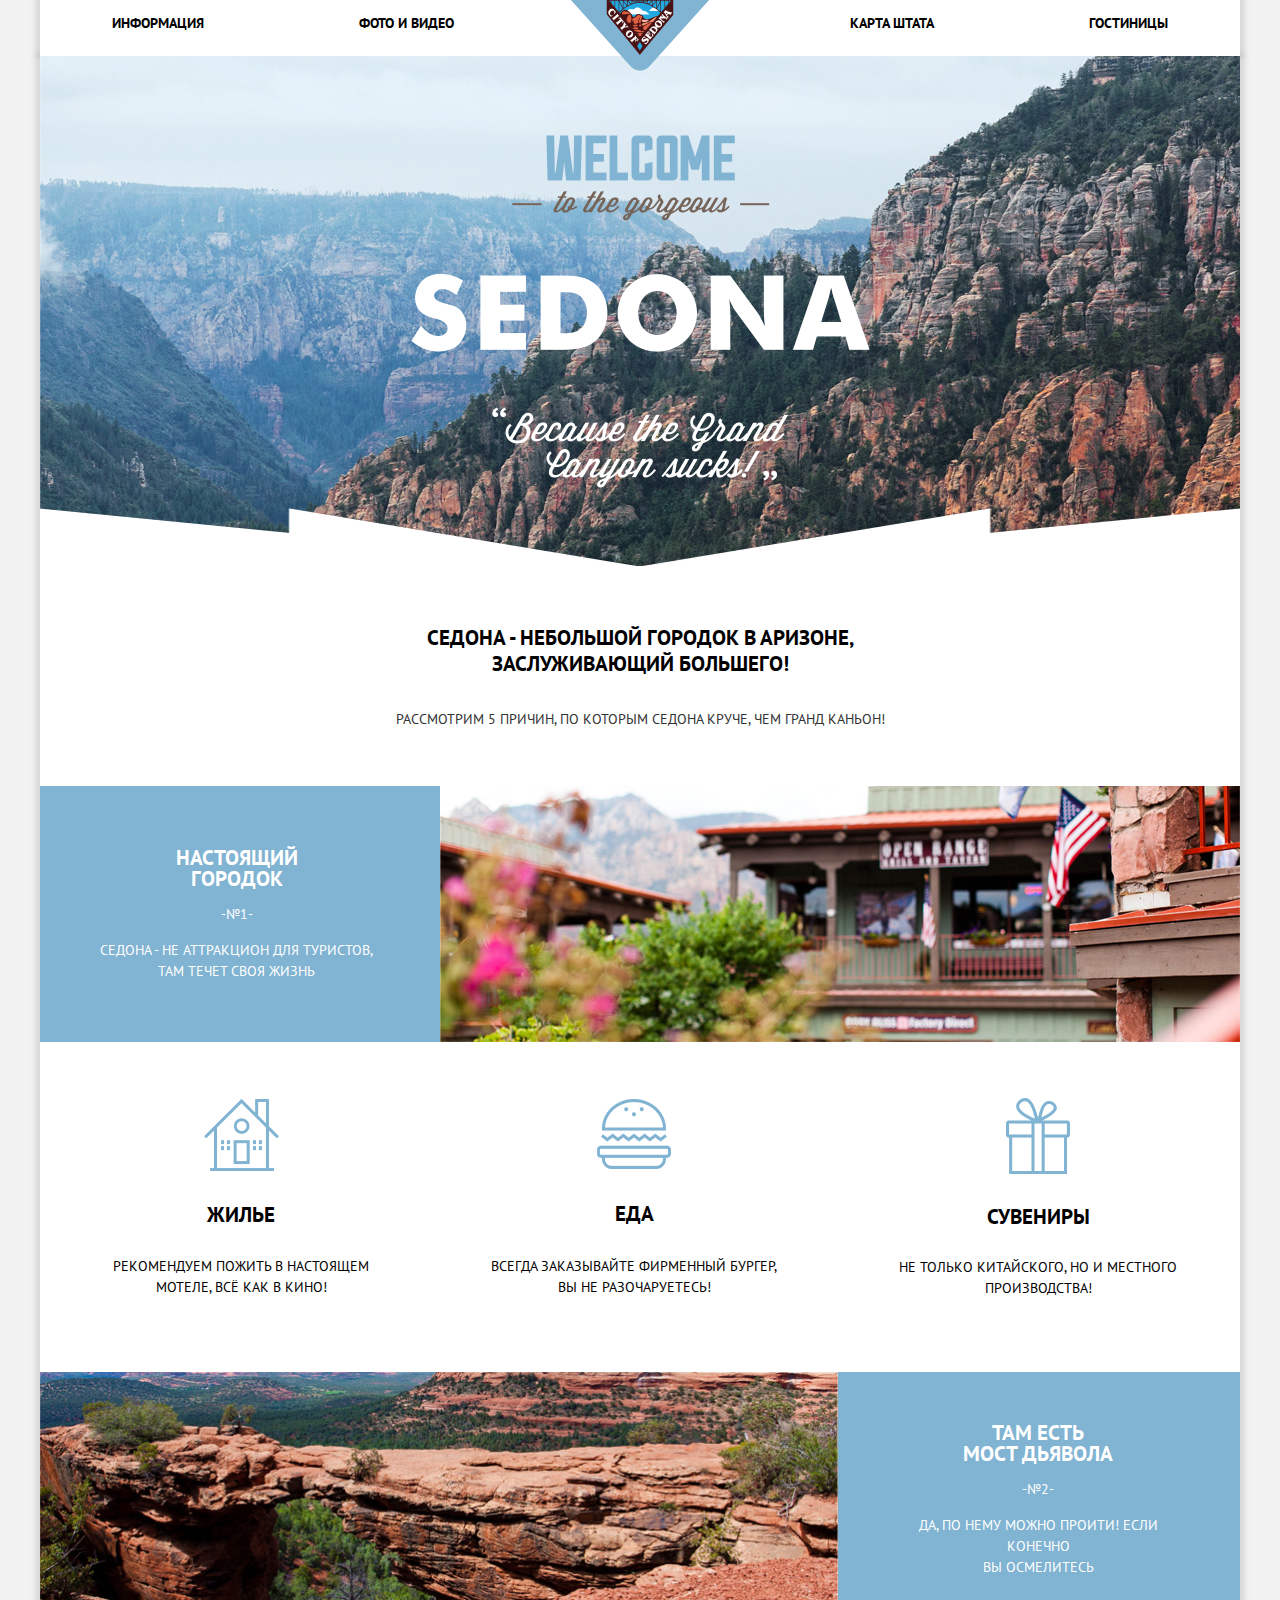
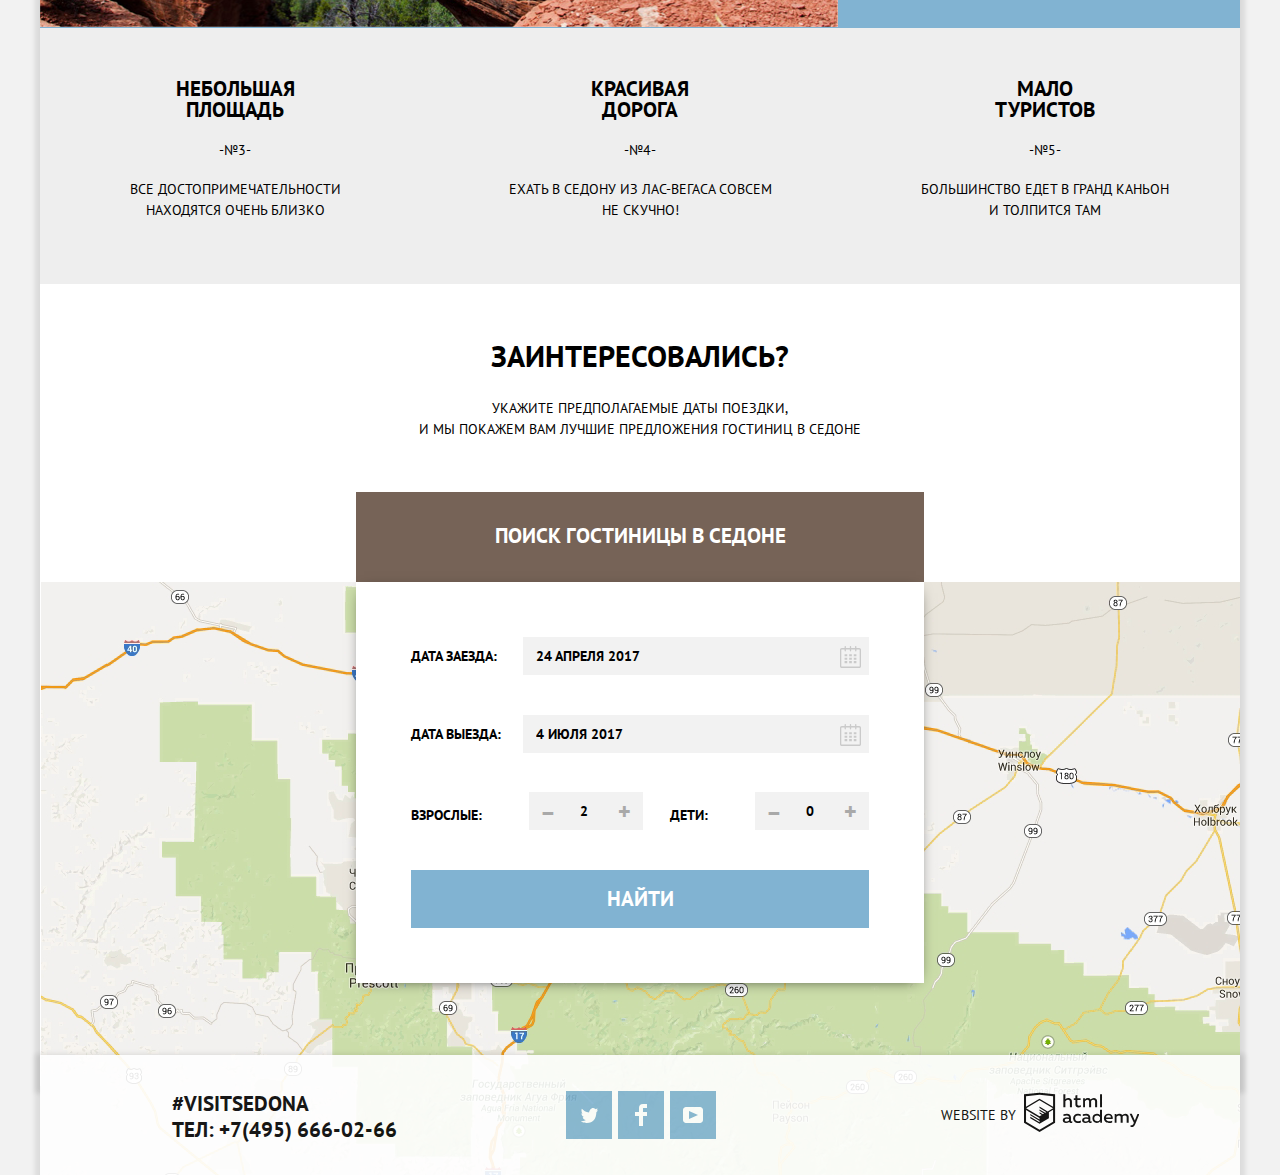
==== commit 83111e6e: ".input-number  display: flex;" ====
--- a/index.html
+++ b/index.html
@@ -130,21 +130,18 @@
                             Взрослые:
                             </label>
                             <div class="input-number">
-
-                            <button type="button" class="inupt-plus">+</button>
-                            <button type="button" class="inupt-minus">–</button>
-
-                            <input id="appointment-number-of-adults" type="text" name="number" value="2">
+                              <button type="button" class="inupt-minus">–</button>
+                              <input id="appointment-number-of-adults" type="text" name="number" value="2">
+                              <button type="button" class="inupt-plus">+</button>
                          </div>
 
                             <label for="appointment-number-of-children">
                             Дети:
                             </label>
                             <div class="input-number">
-                            <button type="button" class="inupt-plus inupt-plus-two">+</button>
-                            <button type="button" class="inupt-minus inupt-minus-two">–</button>
-
-                            <input id="appointment-number-of-children" type="text" name="number" value="0">
+                              <button type="button" class="inupt-minus inupt-minus-two">–</button>
+                              <input id="appointment-number-of-children" type="text" name="number" value="0">
+                              <button type="button" class="inupt-plus inupt-plus-two">+</button>
                          </div>
 
                         </div>
--- a/css/style.css
+++ b/css/style.css
@@ -406,10 +406,14 @@
   padding: 55px;
   box-shadow: 0 3px 15px -8px #000000;
   background-color: #ffffff;
-}
-
-.modal-window {
-  display: none;
+  transition: 600ms all; 
+  opacity: 1;
+  z-index: 5;
+}
+
+.hidden {
+  opacity: 0;
+  z-index: -1;
 }
 
 .appointment-item {
@@ -465,13 +469,17 @@
 }
 
 .appointment-item:nth-child(3) input {
-  max-width: 114px;
-  padding-left: 54px;
+  max-width: 38px;
+}
+
+.input-number {
+  display: flex;
+  justify-content: space-between;
 }
 
 .inupt-plus,
 .inupt-minus {
-  position: absolute;
+  width: 38px;
   font-size: 24px;
   font-weight: 600;
   color: #a9a9a9;
@@ -479,6 +487,7 @@
   border: none;
   cursor: pointer;
   top: 4px;
+  background-color: #f2f2f2;
 }
 
 .inupt-plus:hover,
@@ -493,54 +502,8 @@
   color: #81b3d2;
 }
 
-.inupt-plus {
-  left: 195px;
-}
-
-.inupt-minus {
-  left: 125px;
-}
-
-.inupt-plus-two {
-  left: 425px;
-}
-
-.inupt-minus-two {
-  left: 355px;
-}
-
-.input-number:hover .inupt-plus,
-.input-number:hover .inupt-minus {
-  background-color: #ebebeb;
-}
-
-.input-number:active .inupt-plus,
-.input-number:active .inupt-minus {
-  background-color: #ffffff;
-}
-
-.input-number:focus .inupt-plus,
-.input-number:focus .inupt-minus {
-  background-color: #ffffff;
-}
-
-.inupt-plus:hover .input-number {
-  background-color: #ffffff;
-}
-
-.inupt-plus:active .input-number input, 
-.inupt-minus:active .input-number input {
-  background-color: #ffffff;
-}
-
-
-.appointment-item:nth-child(3) label:nth-of-type(1) {
-  padding-right: 41px;
-}
-
-.appointment-item:nth-child(3) label:nth-of-type(2) {
-  padding-left: 53px;
-}
+
+
 
 .appointment-item input:hover {
   background-color: #ebebeb;
@@ -549,6 +512,12 @@
 .appointment-item input:focus {
   background-color: #ffffff;
   outline: 2px solid #e5e5e5;
+}
+
+.appointment-item:nth-child(3) input:hover,
+.appointment-item:nth-child(3) input:focus {
+  background-color: #f2f2f2;
+  outline: none;
 }
 
 .index-button {
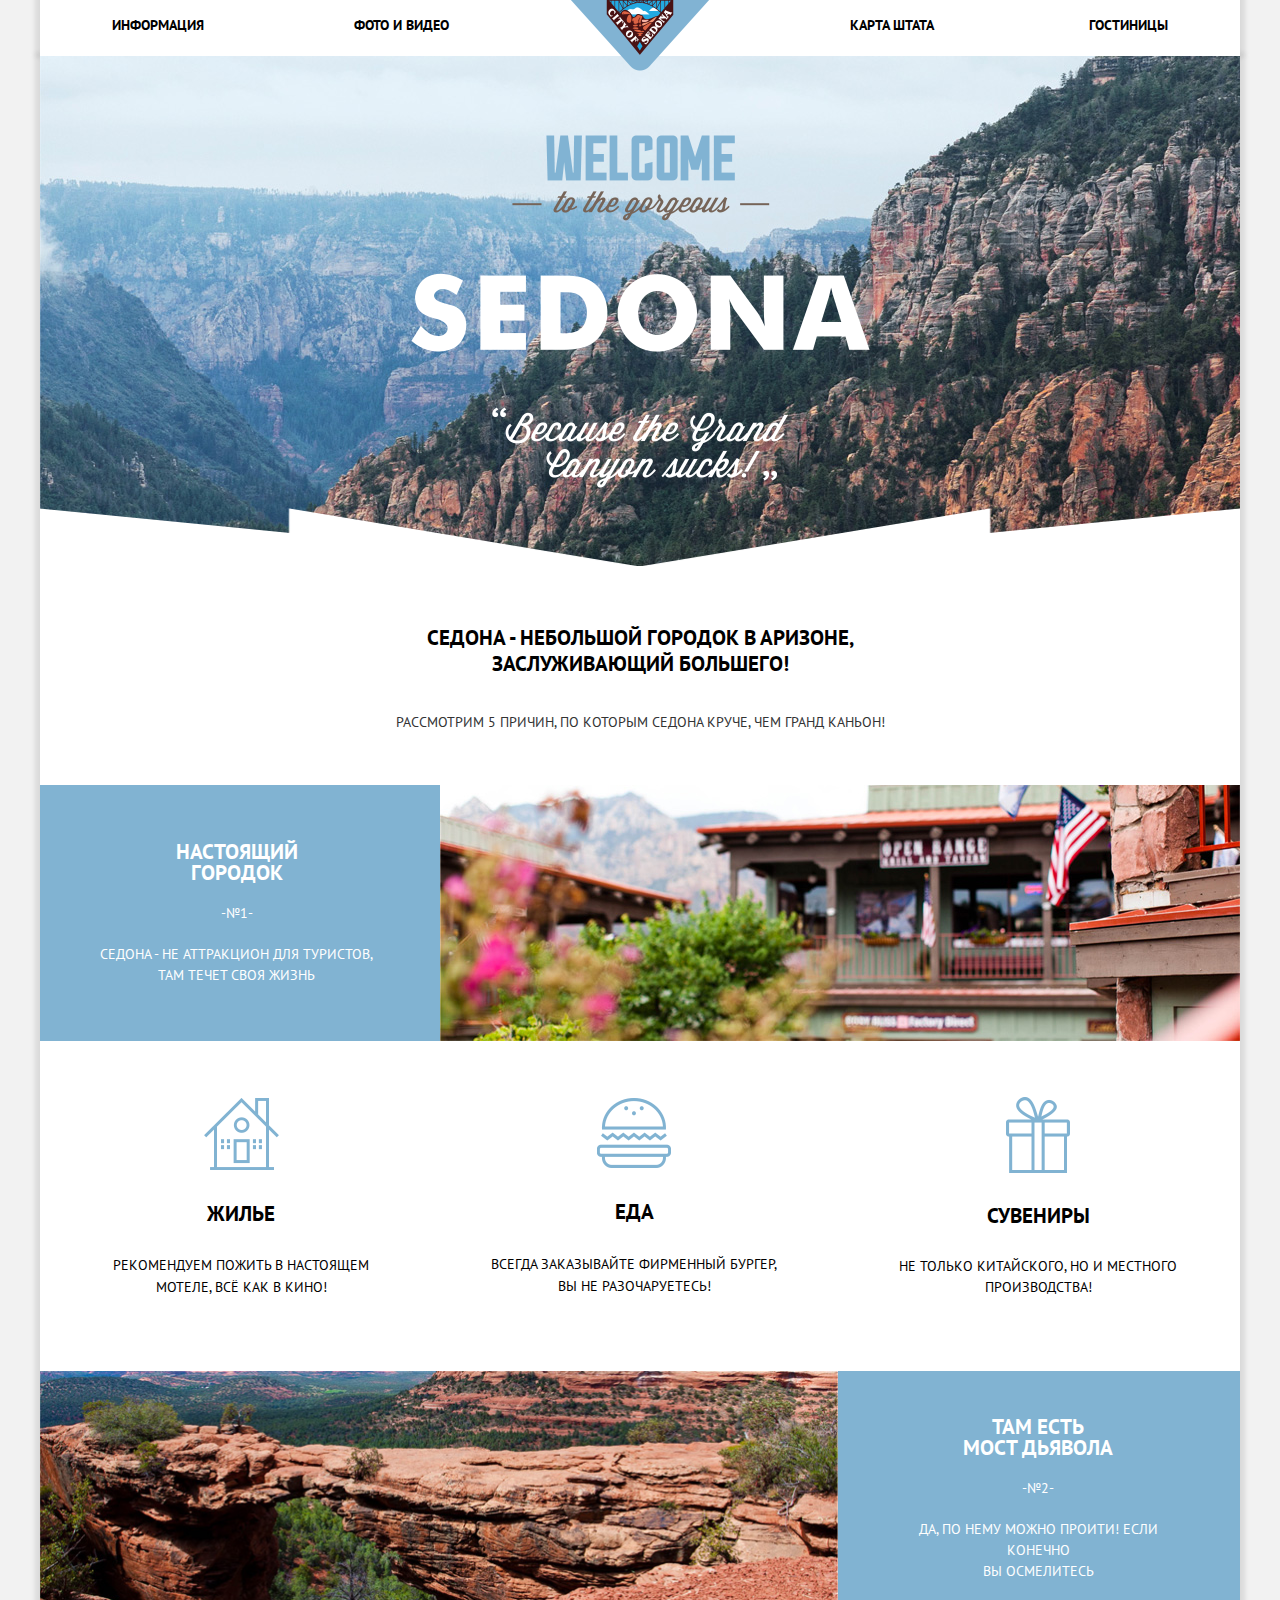
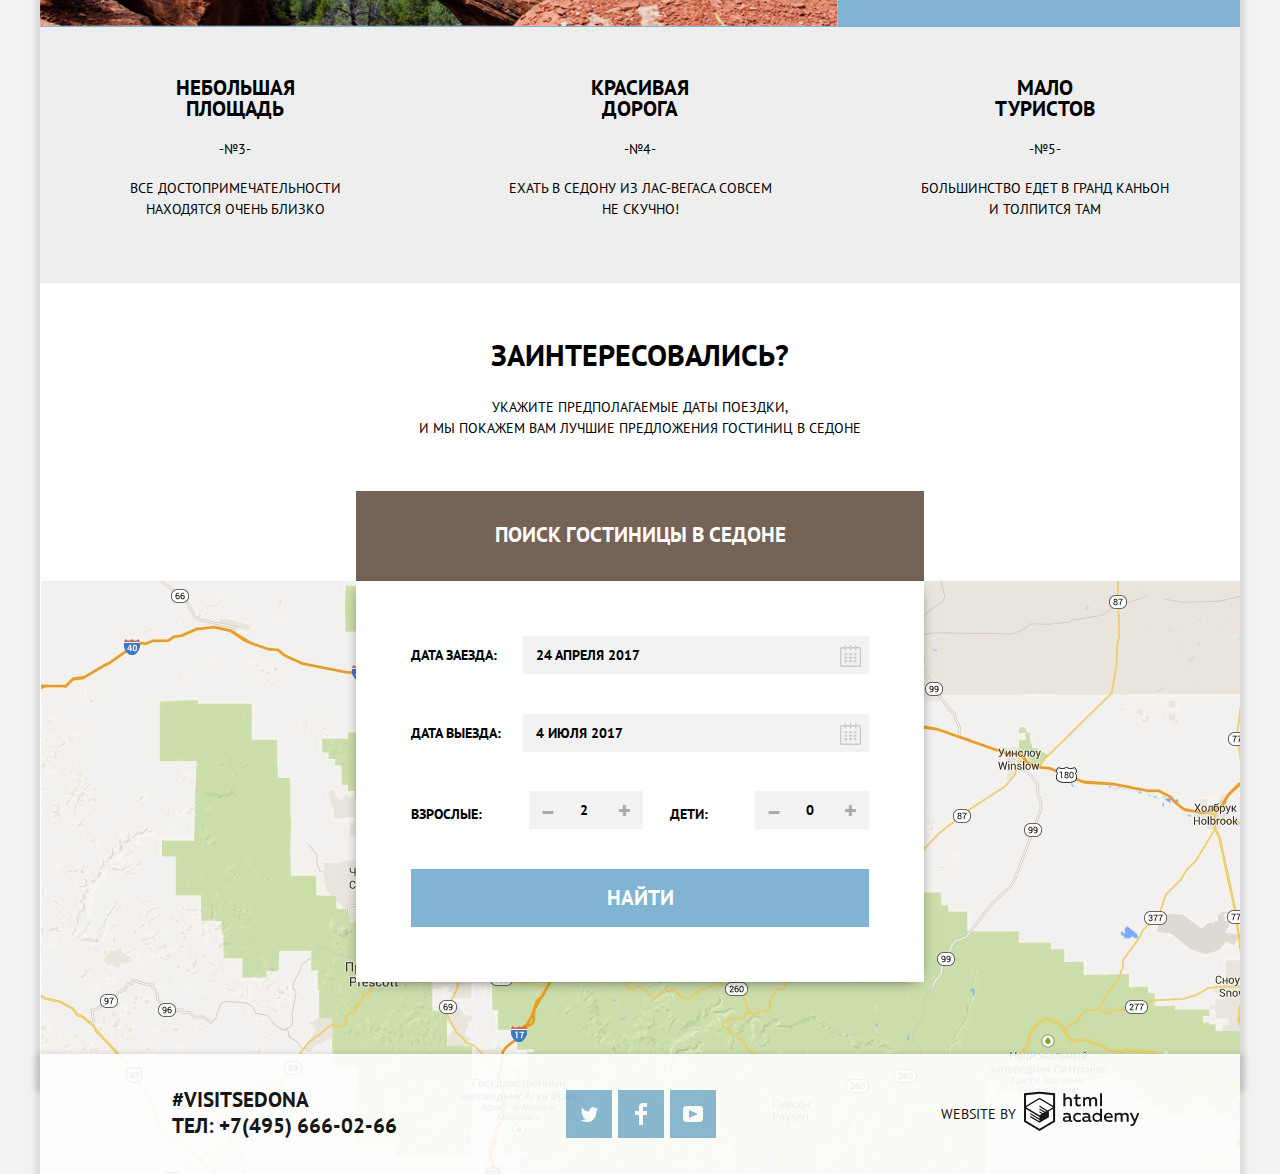
==== commit cb99f964: "24,03/1" ====
--- a/index.html
+++ b/index.html
@@ -1,195 +1,205 @@
 <!DOCTYPE html>
 <html lang="ru">
-    <head>
-        <meta charset="utf-8">
-        <title>Welcome to Sedona</title>
-        <link href="https://fonts.googleapis.com/css?family=PT+Sans:400,700&display=swap&subset=cyrillic" rel="stylesheet">
-        <link href="css/normalize.css" rel="stylesheet">
-        <link href="css/style.css" rel="stylesheet">
-    </head>
-    <body>
-        <header class="main-header">
-            <nav class="site-navigation">
-                <a href="info.html">Информация</a>
-                <a href="news.html">Фото и видео</a>
-                <a class="main-header-logo"  href="index.html">
-                <img src="img/logo.png" width="140" height="72" alt="Логотип «City of Sedona»"></a>
-                <a href="statemap.html">Карта штата</a>
-                <a href="hotels.html">Гостиницы</a>
-            </nav>
-        </header>
-        <main class="container">
-            <h1 class="visually-hidden">Гостиницы в Седоне</h1>
-            <div class="page-image">
-            </div>
-            <section class="description-section">
-                <div class="info">
-                    <h2>Седона - небольшой городок в Аризоне,<br>заслуживающий большего!
-                    </h2>
-                    <p>Рассмотрим 5 причин, по которым Седона круче, чем Гранд Каньон!</p>
-                </div>
-                <section class="product-info">
-                    <div class="product-description">
-                        <h2>Настоящий<br>городок</h2>
-                        <p>-№1-</p>
-                        <p>Седона - не аттракцион для туристов,<br>там течет своя жизнь</p>
-                    </div>
-                    <div class="product-info-image">
-                        <img src="img/feature-picture.jpg" width="800" height="256" alt="Седона не аттракцион">
-                    </div>
-                </section>
-                <section class="pruduct-info-list">
-                    <ul class="info-logo">
-                        <li>
-                            <h3>Жилье</h3>
-                            <p>Рекомендуем пожить в настоящем<br>мотеле, всё как в кино!
-                            </p>
-                            <img src="img/icon-1.png" width="75" height="72" alt="">
-                        </li>
-                        <li>
-                            <h3>Еда</h3>
-                            <p>Всегда заказывайте фирменный бургер,<br>вы не разочаруетесь!
-                            </p>
-                            <img src="img/icon-3.png" width="74" height="70" alt="">
-                        </li>
-                        <li>
-                            <h3>Сувениры</h3>
-                            <p>Не только китайского, но и местного<br>производства!
-                            </p>
-                            <img src="img/icon-2.png" width="64" height="76" alt="">
-                        </li>
-                    </ul>
-                </section>
-                <section class="product-info product-info-two">
-                    <div class="product-description product-description-two">
-                        <h2>Там есть<br> мост дьявола</h2>
-                        <p>-№2-</p>
-                        <p>Да, по нему можно проити! Если конечно<br>вы осмелитесь 
-                        </p>
-                    </div>
-                    <div class="product-info-image product-info-image-two">
-                        <img src="img/layer-5.jpg" width="800" height="256" alt="Фото Моста дьявола">
-                    </div>
-                </section>
-                <section class="product-info-info">
-                    <ul class="product-info-list">
-                        <li class="product-info-feature">
-                            <h2>Небольшая<br>площадь</h2>
-                            <p>-№3-</p>
-                            <p>Все достопримечательности<br>находятся очень близко</p>
-                        </li>
-                        <li class="product-info-feature">
-                            <h2>Красивая<br>дорога</h2>
-                            <p>-№4-</p>
-                            <p>Ехать в Седону из Лас-Вегаса совсем<br>не скучно!</p>
-                        </li>
-                        <li class="product-info-feature">
-                            <h2>Мало<br>туристов</h2>
-                            <p>-№5-</p>
-                            <p>Большинство едет в Гранд Каньон<br>и толпится там</p>
-                        </li>
-                    </ul>
-                </section>
-            </section>
-            <section class="form-section">
-                <div class="form-title">
-                    <h3>Заинтересовались?</h3>
-                    <p>Укажите предполагаемые даты поездки,<br>и мы покажем вам лучшие предложения гостиниц в седоне</p>
-                </div>
-                <div class="form-container">
-                    <a class="search-button" href="hotels.html"><h2>Поиск гостиницы в Седоне</h2></a>
-                    <form class="appointment-form" action="https://echo.htmlacademy.ru" method="get">
-                        <div class="appointment-item">
-                            <label for="appointment-date-check-in">
-                            Дата заезда: 
-                            </label>
-                            <input id="appointment-date-check-in" type="text" name="date" value="24 апреля 2017">
-                            <div class="appointment-calendar">
-                                <svg xmlns="http://www.w3.org/2000/svg" width="21" height="22" viewBox="0 0 21 22">
-                                    <path d="M19.251 2.025h-2.845V.648c0-.381-.294-.689-.656-.689-.363 0-.656.308-.656.689v1.377h-3.938V.648c0-.381-.294-.689-.655-.689-.363 0-.657.308-.657.689v1.377H5.906V.648c0-.381-.294-.689-.656-.689-.363 0-.657.308-.657.689v1.377H1.75C.784 2.025 0 2.847 0 3.862v16.302C0 21.179.784 22 1.75 22h17.501c.966 0 1.749-.821 1.749-1.836V3.862c0-1.015-.783-1.837-1.749-1.837zm.437 18.139a.448.448 0 0 1-.437.459H1.75a.45.45 0 0 1-.438-.459V3.862a.45.45 0 0 1 .438-.459h2.844v1.378c0 .381.294.689.657.689.362 0 .656-.308.656-.689V3.403h3.938v1.378c0 .381.294.689.657.689.361 0 .655-.308.655-.689V3.403h3.938v1.378c0 .381.293.689.656.689.362 0 .656-.308.656-.689V3.403h2.845c.241 0 .437.206.437.459v16.302z" fill="#CACACA"/>
-                                    <path d="M4.594 8.225h2.625v2.066H4.594zM4.594 11.668h2.625v2.067H4.594zM4.594 15.112h2.625v2.066H4.594zM9.188 15.112h2.625v2.066H9.188zM9.188 11.668h2.625v2.067H9.188zM9.188 8.225h2.625v2.066H9.188zM13.781 15.112h2.625v2.066h-2.625zM13.781 11.668h2.625v2.067h-2.625zM13.781 8.225h2.625v2.066h-2.625z" fill="#CACACA"/>
-                                </svg>
-                            </div>
-                        </div>
-                        <div class="appointment-item">
-                            <label for="appointment-date-check-out">
-                            Дата выезда:
-                            </label>
-                            <input id="appointment-date-check-out" type="text" name="date" value="4 июля 2017">
-                            <div class="appointment-calendar">
-                                <svg xmlns="http://www.w3.org/2000/svg" width="21" height="22" viewBox="0 0 21 22">
-                                    <path d="M19.251 2.025h-2.845V.648c0-.381-.294-.689-.656-.689-.363 0-.656.308-.656.689v1.377h-3.938V.648c0-.381-.294-.689-.655-.689-.363 0-.657.308-.657.689v1.377H5.906V.648c0-.381-.294-.689-.656-.689-.363 0-.657.308-.657.689v1.377H1.75C.784 2.025 0 2.847 0 3.862v16.302C0 21.179.784 22 1.75 22h17.501c.966 0 1.749-.821 1.749-1.836V3.862c0-1.015-.783-1.837-1.749-1.837zm.437 18.139a.448.448 0 0 1-.437.459H1.75a.45.45 0 0 1-.438-.459V3.862a.45.45 0 0 1 .438-.459h2.844v1.378c0 .381.294.689.657.689.362 0 .656-.308.656-.689V3.403h3.938v1.378c0 .381.294.689.657.689.361 0 .655-.308.655-.689V3.403h3.938v1.378c0 .381.293.689.656.689.362 0 .656-.308.656-.689V3.403h2.845c.241 0 .437.206.437.459v16.302z" fill="#CACACA"/>
-                                    <path d="M4.594 8.225h2.625v2.066H4.594zM4.594 11.668h2.625v2.067H4.594zM4.594 15.112h2.625v2.066H4.594zM9.188 15.112h2.625v2.066H9.188zM9.188 11.668h2.625v2.067H9.188zM9.188 8.225h2.625v2.066H9.188zM13.781 15.112h2.625v2.066h-2.625zM13.781 11.668h2.625v2.067h-2.625zM13.781 8.225h2.625v2.066h-2.625z" fill="#CACACA"/>
-                                </svg>
-                            </div>
-                        </div>
+   <head>
+      <meta charset="utf-8">
+      <title>Welcome to Sedona</title>
+      <link href="https://fonts.googleapis.com/css?family=PT+Sans:400,700&display=swap&subset=cyrillic" rel="stylesheet">
+      <link href="css/normalize.css" rel="stylesheet">
+      <link href="css/style.css" rel="stylesheet">
+   </head>
+   <body>
+      <header class="main-header">
+         <nav class="site-navigation">
+            <a href="info.html">Информация</a>
+            <a href="news.html">Фото и видео</a>
+            <a class="main-header-logo"  href="index.html">
+            <img src="img/logo.png" width="140" height="72" alt="Логотип «City of Sedona»"></a>
+            <a href="statemap.html">Карта штата</a>
+            <a href="hotels.html">Гостиницы</a>
+         </nav>
+      </header>
+      <main class="container">
+         <h1 class="visually-hidden">Гостиницы в Седоне</h1>
+         <div class="page-image">
+         </div>
+         <section class="description-section">
+            <div class="info">
+               <p>Седона - небольшой городок в Аризоне,</p>
+               <p>заслуживающий большего!</p>
+               <p>Рассмотрим 5 причин, по которым Седона круче, чем Гранд Каньон!</p>
+            </div>
+            <section class="product-info">
+               <div class="product-description">
+                  <h2>Настоящий<br>городок</h2>
+                  <p>-№1-</p>
+                  <p>Седона - не аттракцион для туристов,</p>
+                  <p>там течет своя жизнь</p>
+               </div>
+               <div class="product-info-image">
+                  <img src="img/feature-picture.jpg" width="800" height="256" alt="Седона не аттракцион">
+               </div>
+            </section>
+            <section class="pruduct-info-list">
+               <ul class="info-logo">
+                  <li>
+                     <h3>Жилье</h3>
+                     <p>Рекомендуем пожить в настоящем</p>
+                     <p>мотеле, всё как в кино!</p>
+                     <img src="img/icon-1.png" width="75" height="72" alt="">
+                  </li>
+                  <li>
+                     <h3>Еда</h3>
+                     <p>Всегда заказывайте фирменный бургер,</p>
+                     <p>вы не разочаруетесь!</p>
+                     <img src="img/icon-3.png" width="74" height="70" alt="">
+                  </li>
+                  <li>
+                     <h3>Сувениры</h3>
+                     <p>Не только китайского, но и местного</p>
+                     <p>производства!</p>
+                     <img src="img/icon-2.png" width="64" height="76" alt="">
+                  </li>
+               </ul>
+            </section>
+            <section class="product-info product-info-two">
+               <div class="product-description product-description-two">
+                  <h2>Там есть<br> мост дьявола</h2>
+                  <p>-№2-</p>
+                  <p>Да, по нему можно проити! Если конечно</p>
+                  <p>вы осмелитесь</p>
+               </div>
+               <div class="product-info-image product-info-image-two">
+                  <img src="img/layer-5.jpg" width="800" height="256" alt="Фото Моста дьявола">
+               </div>
+            </section>
+            <section class="product-info-info">
+               <ul class="product-info-list">
+                  <li class="product-info-feature">
+                     <div class="feature-name">
+                        <p>Небольшая</p><p>площадь</p>
+                     </div>
+                     <p class="feature-number">-№3-</p>
+                     <p>Все достопримечательности</p>
+                     <p>находятся очень близко</p>
+                  </li>
+                  <li class="product-info-feature">
+                     <div class="feature-name">
+                        <p>Красивая</p><p>дорога</p>
+                     </div>
+                     <p class="feature-number">-№4-</p>
+                     <p>Ехать в Седону из Лас-Вегаса совсем</p>
+                     <p>не скучно!</p>
+                  </li>
+                  <li class="product-info-feature">
+                     <div class="feature-name">
+                        <p>Мало</p><p>туристов</p>
+                     </div>
+                     <p class="feature-number">-№5-</p>
+                     <p>Большинство едет в Гранд Каньон</p>
+                     <p>и толпится там</p>
+                  </li>
+               </ul>
+            </section>
+         </section>
+         <section class="form-section">
+            <div class="form-title">
+               <h3>Заинтересовались?</h3>
+               <p>Укажите предполагаемые даты поездки,<br>и мы покажем вам лучшие предложения гостиниц в седоне</p>
+            </div>
+            <div class="form-container">
+            <a class="search-button" href="hotels.html">
+                  <h2>Поиск гостиницы в Седоне</h2>
+               </a>
+               <form class="appointment-form" action="https://echo.htmlacademy.ru" method="get">
+                  <div class="appointment-item">
+                     <label for="appointment-date-check-in">
+                     Дата заезда: 
+                     </label>
+                     <input id="appointment-date-check-in" type="text" name="date" value="24 апреля 2017">
+                     <div class="appointment-calendar">
+                        <svg xmlns="http://www.w3.org/2000/svg" width="21" height="22" viewBox="0 0 21 22">
+                           <path d="M19.251 2.025h-2.845V.648c0-.381-.294-.689-.656-.689-.363 0-.656.308-.656.689v1.377h-3.938V.648c0-.381-.294-.689-.655-.689-.363 0-.657.308-.657.689v1.377H5.906V.648c0-.381-.294-.689-.656-.689-.363 0-.657.308-.657.689v1.377H1.75C.784 2.025 0 2.847 0 3.862v16.302C0 21.179.784 22 1.75 22h17.501c.966 0 1.749-.821 1.749-1.836V3.862c0-1.015-.783-1.837-1.749-1.837zm.437 18.139a.448.448 0 0 1-.437.459H1.75a.45.45 0 0 1-.438-.459V3.862a.45.45 0 0 1 .438-.459h2.844v1.378c0 .381.294.689.657.689.362 0 .656-.308.656-.689V3.403h3.938v1.378c0 .381.294.689.657.689.361 0 .655-.308.655-.689V3.403h3.938v1.378c0 .381.293.689.656.689.362 0 .656-.308.656-.689V3.403h2.845c.241 0 .437.206.437.459v16.302z" fill="#CACACA"/>
+                           <path d="M4.594 8.225h2.625v2.066H4.594zM4.594 11.668h2.625v2.067H4.594zM4.594 15.112h2.625v2.066H4.594zM9.188 15.112h2.625v2.066H9.188zM9.188 11.668h2.625v2.067H9.188zM9.188 8.225h2.625v2.066H9.188zM13.781 15.112h2.625v2.066h-2.625zM13.781 11.668h2.625v2.067h-2.625zM13.781 8.225h2.625v2.066h-2.625z" fill="#CACACA"/>
+                        </svg>
+                     </div>
+                  </div>
+                  <div class="appointment-item">
+                     <label for="appointment-date-check-out">
+                     Дата выезда:
+                     </label>
+                     <input id="appointment-date-check-out" type="text" name="date" value="4 июля 2017">
+                     <div class="appointment-calendar">
+                        <svg xmlns="http://www.w3.org/2000/svg" width="21" height="22" viewBox="0 0 21 22">
+                           <path d="M19.251 2.025h-2.845V.648c0-.381-.294-.689-.656-.689-.363 0-.656.308-.656.689v1.377h-3.938V.648c0-.381-.294-.689-.655-.689-.363 0-.657.308-.657.689v1.377H5.906V.648c0-.381-.294-.689-.656-.689-.363 0-.657.308-.657.689v1.377H1.75C.784 2.025 0 2.847 0 3.862v16.302C0 21.179.784 22 1.75 22h17.501c.966 0 1.749-.821 1.749-1.836V3.862c0-1.015-.783-1.837-1.749-1.837zm.437 18.139a.448.448 0 0 1-.437.459H1.75a.45.45 0 0 1-.438-.459V3.862a.45.45 0 0 1 .438-.459h2.844v1.378c0 .381.294.689.657.689.362 0 .656-.308.656-.689V3.403h3.938v1.378c0 .381.294.689.657.689.361 0 .655-.308.655-.689V3.403h3.938v1.378c0 .381.293.689.656.689.362 0 .656-.308.656-.689V3.403h2.845c.241 0 .437.206.437.459v16.302z" fill="#CACACA"/>
+                           <path d="M4.594 8.225h2.625v2.066H4.594zM4.594 11.668h2.625v2.067H4.594zM4.594 15.112h2.625v2.066H4.594zM9.188 15.112h2.625v2.066H9.188zM9.188 11.668h2.625v2.067H9.188zM9.188 8.225h2.625v2.066H9.188zM13.781 15.112h2.625v2.066h-2.625zM13.781 11.668h2.625v2.067h-2.625zM13.781 8.225h2.625v2.066h-2.625z" fill="#CACACA"/>
+                        </svg>
+                     </div>
+                  </div>
+                  <div class="appointment-item">
+                     <label for="appointment-number-of-adults">
+                     Взрослые:
+                     </label>
+                     <div class="input-number">
+                        <button type="button" class="inupt-minus">–</button>
+                        <input id="appointment-number-of-adults" type="text" name="number" value="2">
+                        <button type="button" class="inupt-plus">+</button>
+                     </div>
+                     <label for="appointment-number-of-children">
+                     Дети:
+                     </label>
+                     <div class="input-number">
+                        <button type="button" class="inupt-minus inupt-minus-two">–</button>
+                        <input id="appointment-number-of-children" type="text" name="number" value="0">
+                        <button type="button" class="inupt-plus inupt-plus-two">+</button>
+                     </div>
+                  </div>
+                  <button type="submit" class="index-button button">Найти</button>
+               </form>
+            </div>
+            <div class="state-map">
+            </div>
 
-                        <div class="appointment-item">
-
-                            <label for="appointment-number-of-adults">
-                            Взрослые:
-                            </label>
-                            <div class="input-number">
-                              <button type="button" class="inupt-minus">–</button>
-                              <input id="appointment-number-of-adults" type="text" name="number" value="2">
-                              <button type="button" class="inupt-plus">+</button>
-                         </div>
-
-                            <label for="appointment-number-of-children">
-                            Дети:
-                            </label>
-                            <div class="input-number">
-                              <button type="button" class="inupt-minus inupt-minus-two">–</button>
-                              <input id="appointment-number-of-children" type="text" name="number" value="0">
-                              <button type="button" class="inupt-plus inupt-plus-two">+</button>
-                         </div>
-
-                        </div>
-
-                        <button type="submit" class="index-button button">Найти</button>
-                    </form>
-                </div>
-                <div class="state-map">
-                </div>
-            </section>
-        </main>
-        <footer class="main-footer footer--index">
-            <div class="footer-container">
-                <p class="footer-contact">#Visitsedona<br>Тел: +7(495) 666-02-66
-                </p>
-                <ul class="footer-social">
-                    <li>
-                        <a class="social-button" href="#">
-                            <svg xmlns="http://www.w3.org/2000/svg" xmlns:xlink="http://www.w3.org/1999/xlink" width="17" height="15" viewBox="0 0 17 15">
-                                <path fill="#FFF" d="M10.95.144c1.685-.496 2.984.27 3.577 1.179.673-.231 1.331-.481 2.011-.708a2.345 2.345 0 0 1-.857 1.768c.685.17 1.304-.491 1.304-.491-.169 1-1.006 1.788-1.563 2.024-.231 6.75-3.175 11.217-10.077 11.082h-.446c-.41 0-4.164-.46-4.898-1.887 2.271.196 3.893-.422 4.693-1.177-.96-.3-2.679-.477-2.979-2.95.349.106.564.228 1.19.119C1.705 8.247.374 7.53.448 5.33c.285.328 1.067.536 1.34.472C1.085 5.561-.182 2.442.894.85c1.818 1.854 3.735 3.606 7.152 3.773C8.254 2.33 9.183.793 10.95.144z"/>
-                            </svg>
-                        </a>
-                    </li>
-                    <li>
-                        <a class="social-button" href="#">
-                            <svg xmlns="http://www.w3.org/2000/svg" width="12" height="22" viewBox="0 0 12 22">
-                                <path fill="#FFF" d="M12 4V0H8a4 4 0 0 0-4 4v4H0v4h4v10h4V12h4V8H8V4h4z"/>
-                            </svg>
-                        </a>
-                    </li>
-                    <li>
-                        <a class="social-button" href="#">
-                            <svg xmlns="http://www.w3.org/2000/svg" xmlns:xlink="http://www.w3.org/1999/xlink" width="20" height="16" viewBox="0 0 20 16">
-                                <path fill="#FFF" d="M17 0H3C1.35 0 0 1.35 0 3v10c0 1.65 1.35 3 3 3h14c1.65 0 3-1.35 3-3V3c0-1.65-1.35-3-3-3zM6.027 11.998V4.002L15.014 8l-8.987 3.998z"/>
-                            </svg>
-                        </a>
-                    </li>
-                </ul>
-                <div class="footer-copyright">
-                    <p>Website by</p>
-                    <a href="https://htmlacademy.ru/intensive/htmlcss" target="_blank">
-                        <svg xmlns="http://www.w3.org/2000/svg" data-name="Layer 1" width="115" height="41" viewBox="0 0 113 39">
-                            <path fill="#000000" d="M46.84 28.22a2.07 2.07 0 0 0 .58-.11v1.4a3.41 3.41 0 0 1-1.24.22 1.75 1.75 0 0 1-1.75-1 5.08 5.08 0 0 1-3.3 1.13c-1.59 0-3.06-.87-3.06-2.68 0-2.24 2.08-2.93 3.9-2.93a11.63 11.63 0 0 1 2.28.26v-.31c0-1.09-.8-1.86-2.3-1.86a7.79 7.79 0 0 0-3.15.67v-1.79a10.72 10.72 0 0 1 3.35-.58c2.48 0 4 1.18 4 3.83v3.14a.57.57 0 0 0 .69.61zm-6.76-1.19a1.42 1.42 0 0 0 1.64 1.29 3.56 3.56 0 0 0 2.53-1v-1.51a10.21 10.21 0 0 0-1.9-.22c-1.1.01-2.27.35-2.27 1.45zM53.06 20.62a5.29 5.29 0 0 1 2.7.67v1.79a4.28 4.28 0 0 0-2.42-.73 2.89 2.89 0 1 0 0 5.76 5.26 5.26 0 0 0 2.55-.67v1.8a6.58 6.58 0 0 1-2.9.6 4.42 4.42 0 0 1-4.72-4.54 4.54 4.54 0 0 1 4.79-4.68zM65.84 28.22a2.07 2.07 0 0 0 .58-.11v1.4a3.41 3.41 0 0 1-1.24.22 1.75 1.75 0 0 1-1.75-1 5.08 5.08 0 0 1-3.3 1.13c-1.59 0-3.06-.87-3.06-2.68 0-2.24 2.08-2.93 3.9-2.93a11.63 11.63 0 0 1 2.28.26v-.31c0-1.09-.8-1.86-2.3-1.86a7.79 7.79 0 0 0-3.15.67v-1.79a10.72 10.72 0 0 1 3.35-.58c2.48 0 4 1.18 4 3.83v3.14a.57.57 0 0 0 .69.61zm-6.76-1.19a1.42 1.42 0 0 0 1.64 1.29 3.56 3.56 0 0 0 2.53-1v-1.51a10.21 10.21 0 0 0-1.9-.22c-1.11.01-2.27.35-2.27 1.45zM76.67 16.85v12.76h-1.76v-1.39a4.07 4.07 0 0 1-3.35 1.62 4.62 4.62 0 0 1 0-9.22 4 4 0 0 1 3.15 1.37v-5.14h2zm-4.76 5.48a2.9 2.9 0 0 0 0 5.8 3 3 0 0 0 2.79-1.84v-2.13a3.06 3.06 0 0 0-2.79-1.83zM82.99 20.62c3.48 0 4.68 2.81 4.12 5.34h-6.58c.22 1.57 1.75 2.22 3.35 2.22a6.41 6.41 0 0 0 2.77-.62v1.68a7.5 7.5 0 0 1-3.14.6c-2.68 0-5-1.53-5-4.61a4.39 4.39 0 0 1 4.48-4.61zm.09 1.62a2.39 2.39 0 0 0-2.57 2.26h4.85a2.06 2.06 0 0 0-2.28-2.26zM89.1 29.61v-8.75h1.73v1.09a4 4 0 0 1 2.92-1.33 3 3 0 0 1 2.73 1.4 4.33 4.33 0 0 1 3.06-1.4 3.21 3.21 0 0 1 3.32 3.52v5.47h-2V24.2a1.67 1.67 0 0 0-1.73-1.84 2.94 2.94 0 0 0-2.17 1.18V29.61h-2V24.2a1.67 1.67 0 0 0-1.73-1.84 3.11 3.11 0 0 0-2.32 1.35v5.91h-2zM111.47 20.86h2l-4.1 9.93c-.95 2.28-2.19 3-3.52 3a5 5 0 0 1-1.15-.15v-1.66a3 3 0 0 0 .89.13c.95 0 1.66-.67 2.17-2l.18-.44-4.16-8.82h2.13l3 6.6zM40.66 1.53v5a4 4 0 0 1 2.83-1.2A3.41 3.41 0 0 1 47.1 8.9v5.41h-2V9.15a1.9 1.9 0 0 0-2-2.1 3.08 3.08 0 0 0-2.44 1.46v5.8h-2V1.53h2zM52.43 2.42v3.12h3.17v1.71h-3.17v4c0 1.15.53 1.53 1.66 1.53a4.71 4.71 0 0 0 1.77-.35v1.68a7.14 7.14 0 0 1-2.35.38 2.68 2.68 0 0 1-3-2.88V7.23h-1.6V5.52h1.57V2.88zM58.1 14.29V5.54h1.73v1.09a4 4 0 0 1 2.92-1.33 3 3 0 0 1 2.73 1.4 4.33 4.33 0 0 1 3.06-1.4 3.21 3.21 0 0 1 3.32 3.52v5.47h-2V8.88a1.67 1.67 0 0 0-1.73-1.84 2.94 2.94 0 0 0-2.17 1.18V14.29h-2V8.88a1.67 1.67 0 0 0-1.73-1.84 3.11 3.11 0 0 0-2.32 1.35v5.91h-2zM74.72 1.52h1.95v12.76h-1.95zM15.44.02h-.16L0 1.62v28l15.28 9.09 15.28-9.09v-28zm13.12 28.45l-13.28 7.9L2 28.47V16.99l13.22 7.87v1.43l-9.07-5.4v1.38l9.11 5.47v1.46l-9.1-5.42v1.38l9.11 5.47 9.19-5.5V19.22l4.1-2.45v11.67zm0-13.16l-3.65 2.14-1.68 1-8-4.76v1.38l6.84 4.07h-.06l-.15.09-1 .57-5.64-3.36v1.38l4.45 2.65-1.05.7-3.36-2v1.38l2.21 1.3-2.25 1.35-13.16-7.82 13.17-7.92zm0-1.39L15.21 6.05l-13.2 7.86V3.41l13.28-1.39 13.28 1.39v10.51z"/>
-                        </svg>
-                    </a>
-                </div>
-            </div>
-        </footer>
-        <script src="js/index.js"></script>
-    </body>
+         </section>
+      </main>
+      <footer class="main-footer footer--index">
+         <div class="footer-container">
+            <div class="footer-contact">
+            <p>#Visitsedona</p>
+            <p><a href="tel:+74956660266">Тел: +7(495) 666-02-66</a></p>
+            </div>
+            <ul class="footer-social">
+               <li>
+                  <a class="social-button" href="#">
+                     <svg xmlns="http://www.w3.org/2000/svg" xmlns:xlink="http://www.w3.org/1999/xlink" width="17" height="15" viewBox="0 0 17 15">
+                        <path fill="#FFF" d="M10.95.144c1.685-.496 2.984.27 3.577 1.179.673-.231 1.331-.481 2.011-.708a2.345 2.345 0 0 1-.857 1.768c.685.17 1.304-.491 1.304-.491-.169 1-1.006 1.788-1.563 2.024-.231 6.75-3.175 11.217-10.077 11.082h-.446c-.41 0-4.164-.46-4.898-1.887 2.271.196 3.893-.422 4.693-1.177-.96-.3-2.679-.477-2.979-2.95.349.106.564.228 1.19.119C1.705 8.247.374 7.53.448 5.33c.285.328 1.067.536 1.34.472C1.085 5.561-.182 2.442.894.85c1.818 1.854 3.735 3.606 7.152 3.773C8.254 2.33 9.183.793 10.95.144z"/>
+                     </svg>
+                  </a>
+               </li>
+               <li>
+                  <a class="social-button" href="#">
+                     <svg xmlns="http://www.w3.org/2000/svg" width="12" height="22" viewBox="0 0 12 22">
+                        <path fill="#FFF" d="M12 4V0H8a4 4 0 0 0-4 4v4H0v4h4v10h4V12h4V8H8V4h4z"/>
+                     </svg>
+                  </a>
+               </li>
+               <li>
+                  <a class="social-button" href="#">
+                     <svg xmlns="http://www.w3.org/2000/svg" xmlns:xlink="http://www.w3.org/1999/xlink" width="20" height="16" viewBox="0 0 20 16">
+                        <path fill="#FFF" d="M17 0H3C1.35 0 0 1.35 0 3v10c0 1.65 1.35 3 3 3h14c1.65 0 3-1.35 3-3V3c0-1.65-1.35-3-3-3zM6.027 11.998V4.002L15.014 8l-8.987 3.998z"/>
+                     </svg>
+                  </a>
+               </li>
+            </ul>
+            <div class="footer-copyright">
+               <p>Website by</p>
+               <a href="https://htmlacademy.ru/intensive/htmlcss" target="_blank">
+                  <svg xmlns="http://www.w3.org/2000/svg" data-name="Layer 1" width="115" height="41" viewBox="0 0 113 39">
+                     <path fill="#000000" d="M46.84 28.22a2.07 2.07 0 0 0 .58-.11v1.4a3.41 3.41 0 0 1-1.24.22 1.75 1.75 0 0 1-1.75-1 5.08 5.08 0 0 1-3.3 1.13c-1.59 0-3.06-.87-3.06-2.68 0-2.24 2.08-2.93 3.9-2.93a11.63 11.63 0 0 1 2.28.26v-.31c0-1.09-.8-1.86-2.3-1.86a7.79 7.79 0 0 0-3.15.67v-1.79a10.72 10.72 0 0 1 3.35-.58c2.48 0 4 1.18 4 3.83v3.14a.57.57 0 0 0 .69.61zm-6.76-1.19a1.42 1.42 0 0 0 1.64 1.29 3.56 3.56 0 0 0 2.53-1v-1.51a10.21 10.21 0 0 0-1.9-.22c-1.1.01-2.27.35-2.27 1.45zM53.06 20.62a5.29 5.29 0 0 1 2.7.67v1.79a4.28 4.28 0 0 0-2.42-.73 2.89 2.89 0 1 0 0 5.76 5.26 5.26 0 0 0 2.55-.67v1.8a6.58 6.58 0 0 1-2.9.6 4.42 4.42 0 0 1-4.72-4.54 4.54 4.54 0 0 1 4.79-4.68zM65.84 28.22a2.07 2.07 0 0 0 .58-.11v1.4a3.41 3.41 0 0 1-1.24.22 1.75 1.75 0 0 1-1.75-1 5.08 5.08 0 0 1-3.3 1.13c-1.59 0-3.06-.87-3.06-2.68 0-2.24 2.08-2.93 3.9-2.93a11.63 11.63 0 0 1 2.28.26v-.31c0-1.09-.8-1.86-2.3-1.86a7.79 7.79 0 0 0-3.15.67v-1.79a10.72 10.72 0 0 1 3.35-.58c2.48 0 4 1.18 4 3.83v3.14a.57.57 0 0 0 .69.61zm-6.76-1.19a1.42 1.42 0 0 0 1.64 1.29 3.56 3.56 0 0 0 2.53-1v-1.51a10.21 10.21 0 0 0-1.9-.22c-1.11.01-2.27.35-2.27 1.45zM76.67 16.85v12.76h-1.76v-1.39a4.07 4.07 0 0 1-3.35 1.62 4.62 4.62 0 0 1 0-9.22 4 4 0 0 1 3.15 1.37v-5.14h2zm-4.76 5.48a2.9 2.9 0 0 0 0 5.8 3 3 0 0 0 2.79-1.84v-2.13a3.06 3.06 0 0 0-2.79-1.83zM82.99 20.62c3.48 0 4.68 2.81 4.12 5.34h-6.58c.22 1.57 1.75 2.22 3.35 2.22a6.41 6.41 0 0 0 2.77-.62v1.68a7.5 7.5 0 0 1-3.14.6c-2.68 0-5-1.53-5-4.61a4.39 4.39 0 0 1 4.48-4.61zm.09 1.62a2.39 2.39 0 0 0-2.57 2.26h4.85a2.06 2.06 0 0 0-2.28-2.26zM89.1 29.61v-8.75h1.73v1.09a4 4 0 0 1 2.92-1.33 3 3 0 0 1 2.73 1.4 4.33 4.33 0 0 1 3.06-1.4 3.21 3.21 0 0 1 3.32 3.52v5.47h-2V24.2a1.67 1.67 0 0 0-1.73-1.84 2.94 2.94 0 0 0-2.17 1.18V29.61h-2V24.2a1.67 1.67 0 0 0-1.73-1.84 3.11 3.11 0 0 0-2.32 1.35v5.91h-2zM111.47 20.86h2l-4.1 9.93c-.95 2.28-2.19 3-3.52 3a5 5 0 0 1-1.15-.15v-1.66a3 3 0 0 0 .89.13c.95 0 1.66-.67 2.17-2l.18-.44-4.16-8.82h2.13l3 6.6zM40.66 1.53v5a4 4 0 0 1 2.83-1.2A3.41 3.41 0 0 1 47.1 8.9v5.41h-2V9.15a1.9 1.9 0 0 0-2-2.1 3.08 3.08 0 0 0-2.44 1.46v5.8h-2V1.53h2zM52.43 2.42v3.12h3.17v1.71h-3.17v4c0 1.15.53 1.53 1.66 1.53a4.71 4.71 0 0 0 1.77-.35v1.68a7.14 7.14 0 0 1-2.35.38 2.68 2.68 0 0 1-3-2.88V7.23h-1.6V5.52h1.57V2.88zM58.1 14.29V5.54h1.73v1.09a4 4 0 0 1 2.92-1.33 3 3 0 0 1 2.73 1.4 4.33 4.33 0 0 1 3.06-1.4 3.21 3.21 0 0 1 3.32 3.52v5.47h-2V8.88a1.67 1.67 0 0 0-1.73-1.84 2.94 2.94 0 0 0-2.17 1.18V14.29h-2V8.88a1.67 1.67 0 0 0-1.73-1.84 3.11 3.11 0 0 0-2.32 1.35v5.91h-2zM74.72 1.52h1.95v12.76h-1.95zM15.44.02h-.16L0 1.62v28l15.28 9.09 15.28-9.09v-28zm13.12 28.45l-13.28 7.9L2 28.47V16.99l13.22 7.87v1.43l-9.07-5.4v1.38l9.11 5.47v1.46l-9.1-5.42v1.38l9.11 5.47 9.19-5.5V19.22l4.1-2.45v11.67zm0-13.16l-3.65 2.14-1.68 1-8-4.76v1.38l6.84 4.07h-.06l-.15.09-1 .57-5.64-3.36v1.38l4.45 2.65-1.05.7-3.36-2v1.38l2.21 1.3-2.25 1.35-13.16-7.82 13.17-7.92zm0-1.39L15.21 6.05l-13.2 7.86V3.41l13.28-1.39 13.28 1.39v10.51z"/>
+                  </svg>
+               </a>
+            </div>
+         </div>
+      </footer>
+      <script src="js/index.js"></script>
+   </body>
 </html>--- a/css/style.css
+++ b/css/style.css
@@ -84,27 +84,28 @@
 }
 
 .site-navigation a {
+  margin: 0;
   color: #000000;
 }
 
 .site-navigation a:not(.main-header-logo) {
-  padding-top: 10px;
-  padding-right: 60px;
-  padding-left: 60px;
-  padding-bottom: 10px;
+  margin-top: 12px;
+  margin-right: 60px;
+  margin-left: 60px;
+  margin-bottom: 10px;
 }
 
 .site-navigation a:first-child {
-  padding-left: 72px;
+  margin-left: 72px;
 }
 
 .site-navigation a:last-child {
-  padding-right: 72px;
+  margin-right: 72px;
 }
 
 .site-navigation a:nth-child(2) {
   position: relative;
-  right: 80px;
+  right: 85px;
 }
 
 .site-navigation a:nth-child(4) {
@@ -157,24 +158,28 @@
   background-color: #ffffff;
 }
 
-.info h2 {
+.info p {
   font-size: 21px;
   font-weight: 700;
   line-height: 26px;
   color: #000000;
   text-align: center;
   margin: 0;
-  margin-bottom: 29px;
+}
+
+.info p:first-child {
   padding-top: 59px;
-}
-
-.info p {
+
+}
+
+.info p:nth-child(3) {
   font-size: 14px;
+  font-weight: 400;
   line-height: 26px;
   color: #333333;
   text-align: center;
-  margin: 0;
-  padding-bottom: 54px;
+  padding-top: 32px;
+  padding-bottom: 50px;
 }
 
 .product-info {
@@ -199,7 +204,7 @@
   line-height: 21px;
   margin: 0;
   padding: 0;
-  padding-bottom: 15px;
+  padding-bottom: 20px;
 }
 
 .product-description p {
@@ -210,7 +215,7 @@
 }
 
 .product-description p:first-of-type {
-  padding-bottom: 15px;
+  padding-bottom: 20px;
 }
 
 .product-info-image {
@@ -307,12 +312,15 @@
   padding: 0;
 }
 
-.product-info-info h2{
+.feature-name p {
   font-size: 21px;
   font-weight: 600;
   line-height: 21px;
   text-align: center;
   margin: 0;
+}
+
+.feature-name {
   margin-bottom: 20px;
 }
 
@@ -321,8 +329,8 @@
   text-align: center; 
 }
 
-.product-info-info p:first-of-type {
-  margin-bottom: 18px;
+.feature-number {
+  padding-bottom: 18px;
 }
 
 .form-section {
@@ -502,9 +510,6 @@
   color: #81b3d2;
 }
 
-
-
-
 .appointment-item input:hover {
   background-color: #ebebeb;
 }
@@ -562,13 +567,20 @@
   padding: 0;
 }
 
+.footer-contact p {
+  margin: 0;
+}
+
 .footer-contact {
-  display: block;
-  margin-top: 36px;
-  margin-left: 132px;
   font-size: 21px;
   line-height: 26px;
   font-weight: 600;
+  margin-top: 33px;
+  margin-left: 132px;
+}
+
+.footer-contact a {
+  color: #000000;
 }
 
 .footer-social {
@@ -714,7 +726,7 @@
 }
 
 .filter-range {
-  margin: 0
+  margin: 0;
   width: 318px;
   margin-top: 31px;
   margin-left: auto;
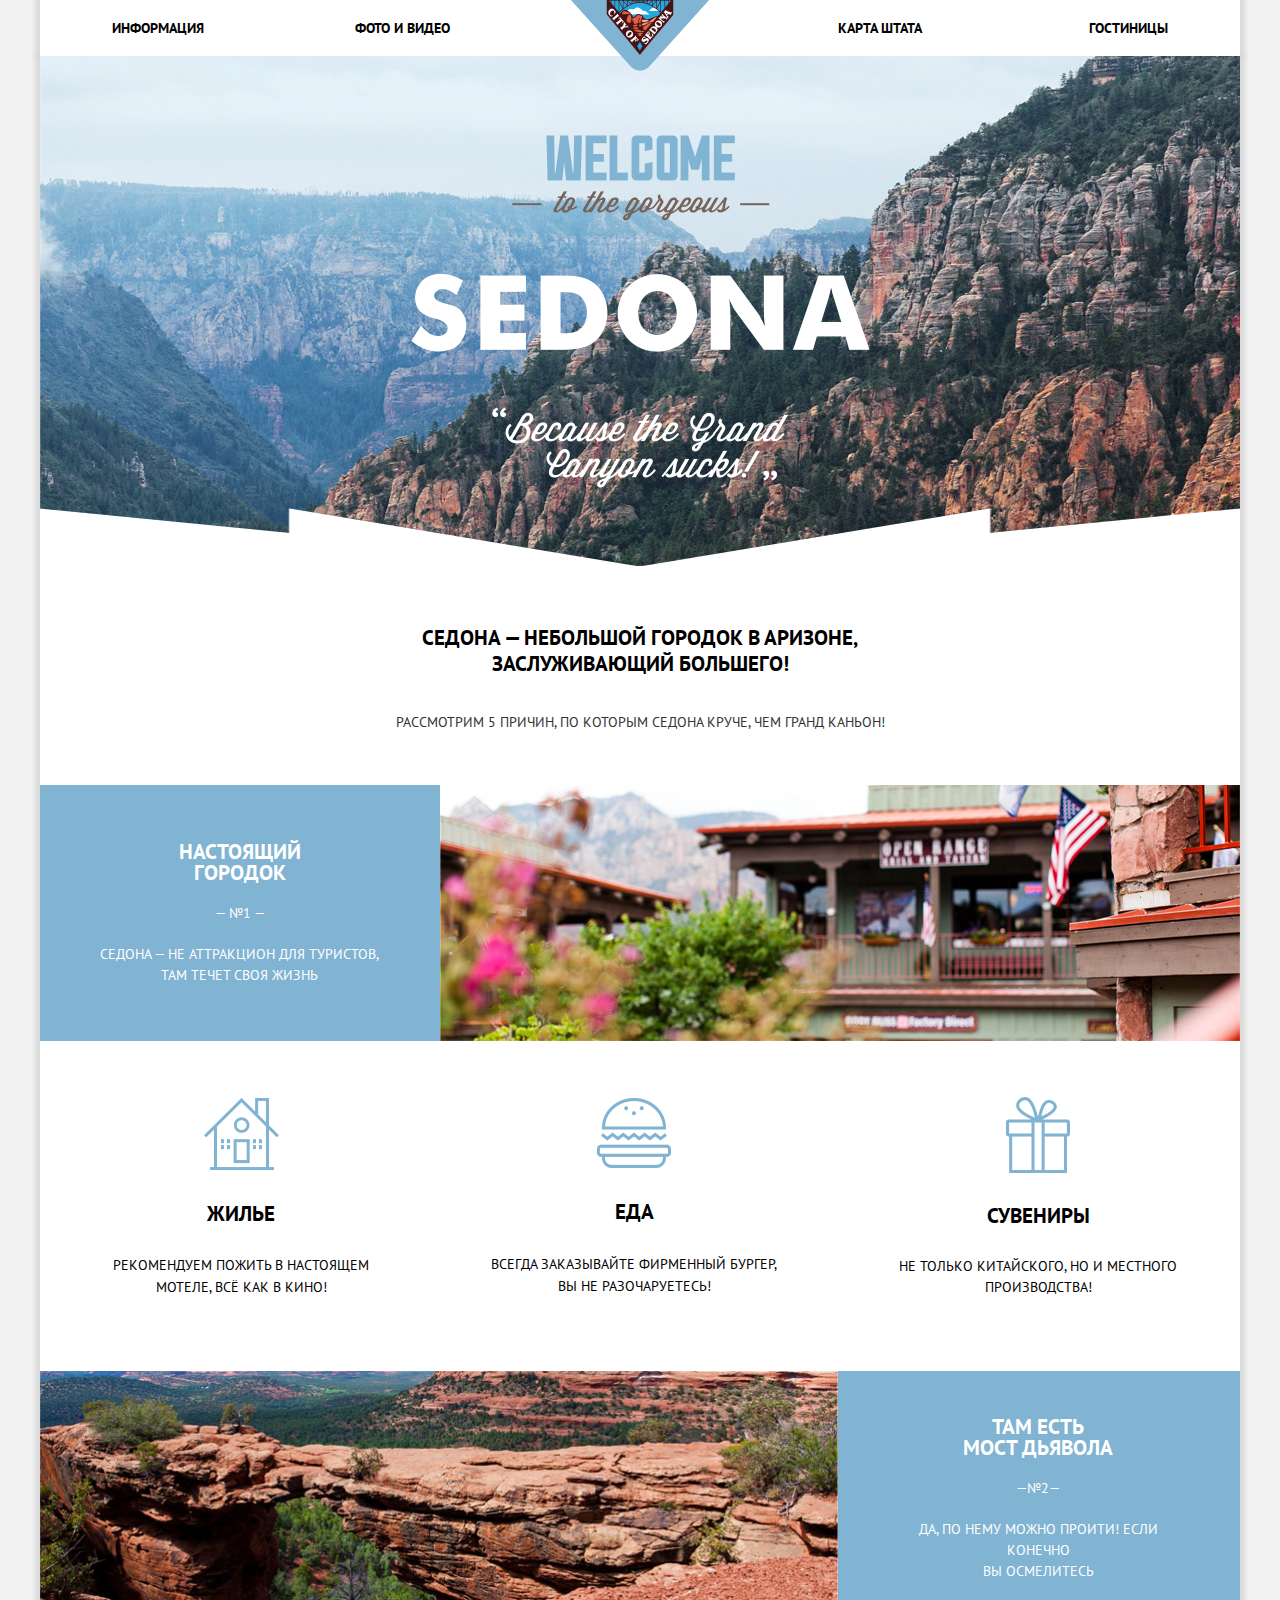
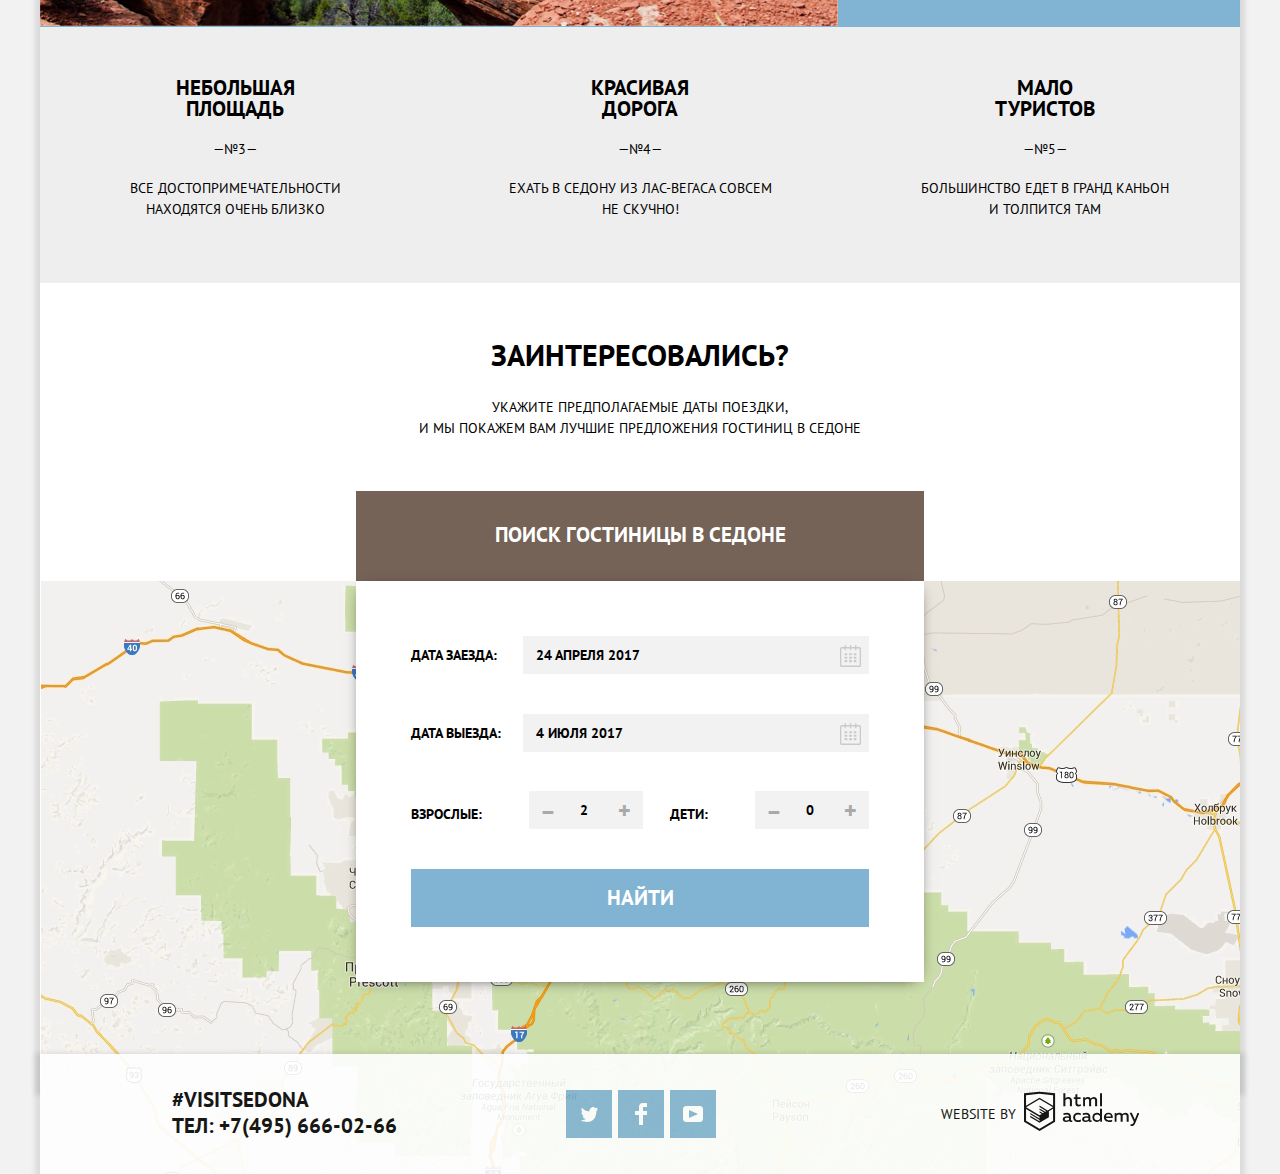
==== commit 6f82fe01: "24,03,ч2" ====
--- a/index.html
+++ b/index.html
@@ -10,12 +10,17 @@
    <body>
       <header class="main-header">
          <nav class="site-navigation">
-            <a href="info.html">Информация</a>
-            <a href="news.html">Фото и видео</a>
             <a class="main-header-logo"  href="index.html">
             <img src="img/logo.png" width="140" height="72" alt="Логотип «City of Sedona»"></a>
+            <div class="site-navigation-left">
+            <a href="info.html">Информация</a>
+            <a href="news.html">Фото и видео</a> 
+            </div>
+             <div class="site-navigation-right">  
             <a href="statemap.html">Карта штата</a>
             <a href="hotels.html">Гостиницы</a>
+            </div>
+
          </nav>
       </header>
       <main class="container">
@@ -24,15 +29,15 @@
          </div>
          <section class="description-section">
             <div class="info">
-               <p>Седона - небольшой городок в Аризоне,</p>
+               <p>Седона — небольшой городок в Аризоне,</p>
                <p>заслуживающий большего!</p>
                <p>Рассмотрим 5 причин, по которым Седона круче, чем Гранд Каньон!</p>
             </div>
             <section class="product-info">
                <div class="product-description">
                   <h2>Настоящий<br>городок</h2>
-                  <p>-№1-</p>
-                  <p>Седона - не аттракцион для туристов,</p>
+                  <p>— №1 —</p>
+                  <p>Седона — не аттракцион для туристов,</p>
                   <p>там течет своя жизнь</p>
                </div>
                <div class="product-info-image">
@@ -64,7 +69,7 @@
             <section class="product-info product-info-two">
                <div class="product-description product-description-two">
                   <h2>Там есть<br> мост дьявола</h2>
-                  <p>-№2-</p>
+                  <p>—№2—</p>
                   <p>Да, по нему можно проити! Если конечно</p>
                   <p>вы осмелитесь</p>
                </div>
@@ -78,7 +83,7 @@
                      <div class="feature-name">
                         <p>Небольшая</p><p>площадь</p>
                      </div>
-                     <p class="feature-number">-№3-</p>
+                     <p class="feature-number">—№3—</p>
                      <p>Все достопримечательности</p>
                      <p>находятся очень близко</p>
                   </li>
@@ -86,7 +91,7 @@
                      <div class="feature-name">
                         <p>Красивая</p><p>дорога</p>
                      </div>
-                     <p class="feature-number">-№4-</p>
+                     <p class="feature-number">—№4—</p>
                      <p>Ехать в Седону из Лас-Вегаса совсем</p>
                      <p>не скучно!</p>
                   </li>
@@ -94,7 +99,7 @@
                      <div class="feature-name">
                         <p>Мало</p><p>туристов</p>
                      </div>
-                     <p class="feature-number">-№5-</p>
+                     <p class="feature-number">—№5—</p>
                      <p>Большинство едет в Гранд Каньон</p>
                      <p>и толпится там</p>
                   </li>
@@ -158,7 +163,6 @@
             </div>
             <div class="state-map">
             </div>
-
          </section>
       </main>
       <footer class="main-footer footer--index">
--- a/css/style.css
+++ b/css/style.css
@@ -69,48 +69,41 @@
   line-height: 26px;
   color: #000000;
   box-shadow: 0 -4px 5px 5px rgba(0, 0, 0, 0.1);
+
+  background-color: #FFE4B5;
 }
 
 .site-navigation {
+  display: flex;
+  flex-wrap: wrap;
+  align-items: center;
+  min-height: 56px;
+  margin: 0;
+  padding: 0;
+  background-color: #ffffff;
   position: relative;
-  min-height: 56px;
+}
+
+.site-navigation a {
+  margin: 0;
+  padding: 0;
+  color: #000000;
+  text-align: center;
+}
+
+.site-navigation-left {
+  width: 338px;
   display: flex;
   justify-content: space-between;
-  flex-wrap: wrap;
-  
-  margin: 0;
-  padding: 0;
-  background-color: #ffffff;
-}
-
-.site-navigation a {
-  margin: 0;
-  color: #000000;
-}
-
-.site-navigation a:not(.main-header-logo) {
-  margin-top: 12px;
-  margin-right: 60px;
-  margin-left: 60px;
-  margin-bottom: 10px;
-}
-
-.site-navigation a:first-child {
   margin-left: 72px;
 }
 
-.site-navigation a:last-child {
-  margin-right: 72px;
-}
-
-.site-navigation a:nth-child(2) {
-  position: relative;
-  right: 85px;
-}
-
-.site-navigation a:nth-child(4) {
-  position: relative;
-  left: 80px;
+.site-navigation-right {
+  width: 330px;
+  display: flex;
+  justify-content: space-between;
+  margin-left: auto;
+  margin-right: 72px
 }
 
 .nav-current {
@@ -138,7 +131,7 @@
   width: 1200px;
   margin: 0 auto;
   padding: 0 0;
-  box-shadow: 0 2px 5px 5px rgba(0, 0, 0, 0.1);
+  box-shadow: 0 5px 5px 5px rgba(0, 0, 0, 0.1);
 }
 
 .page-image {
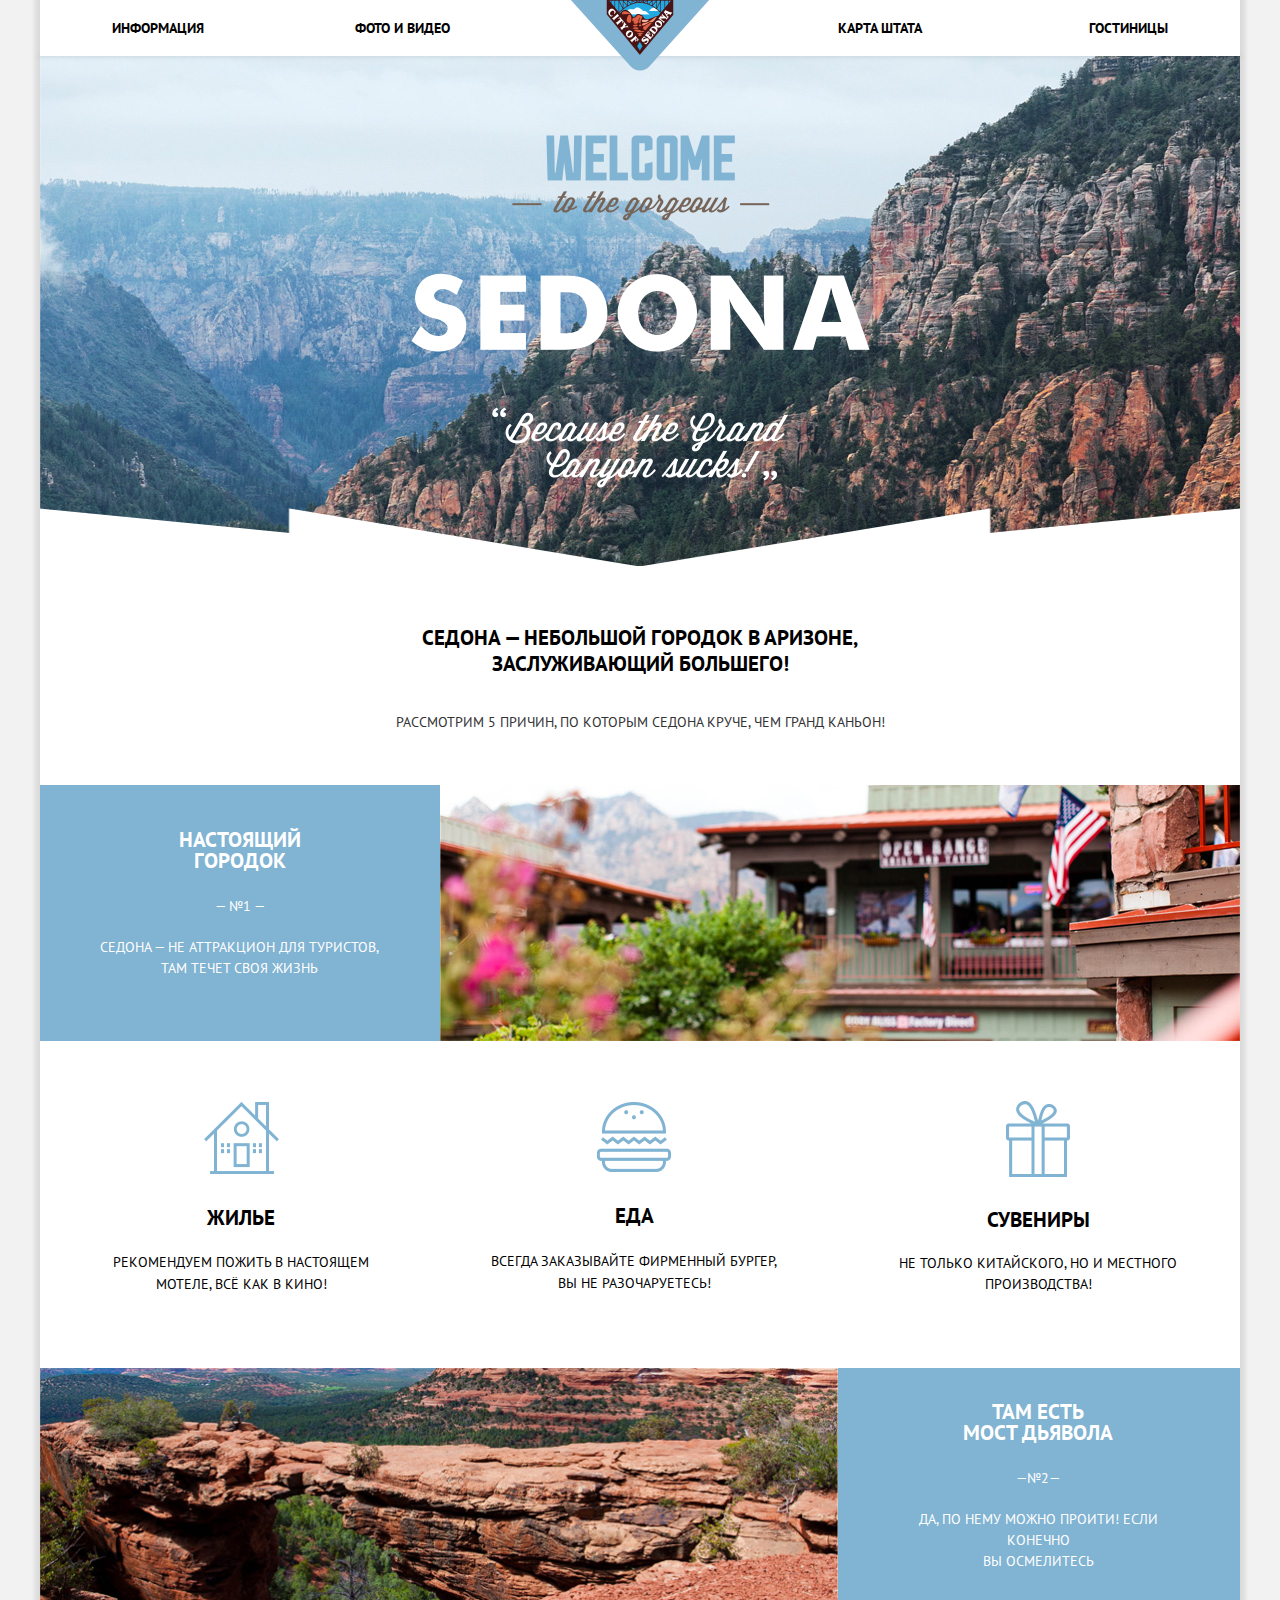
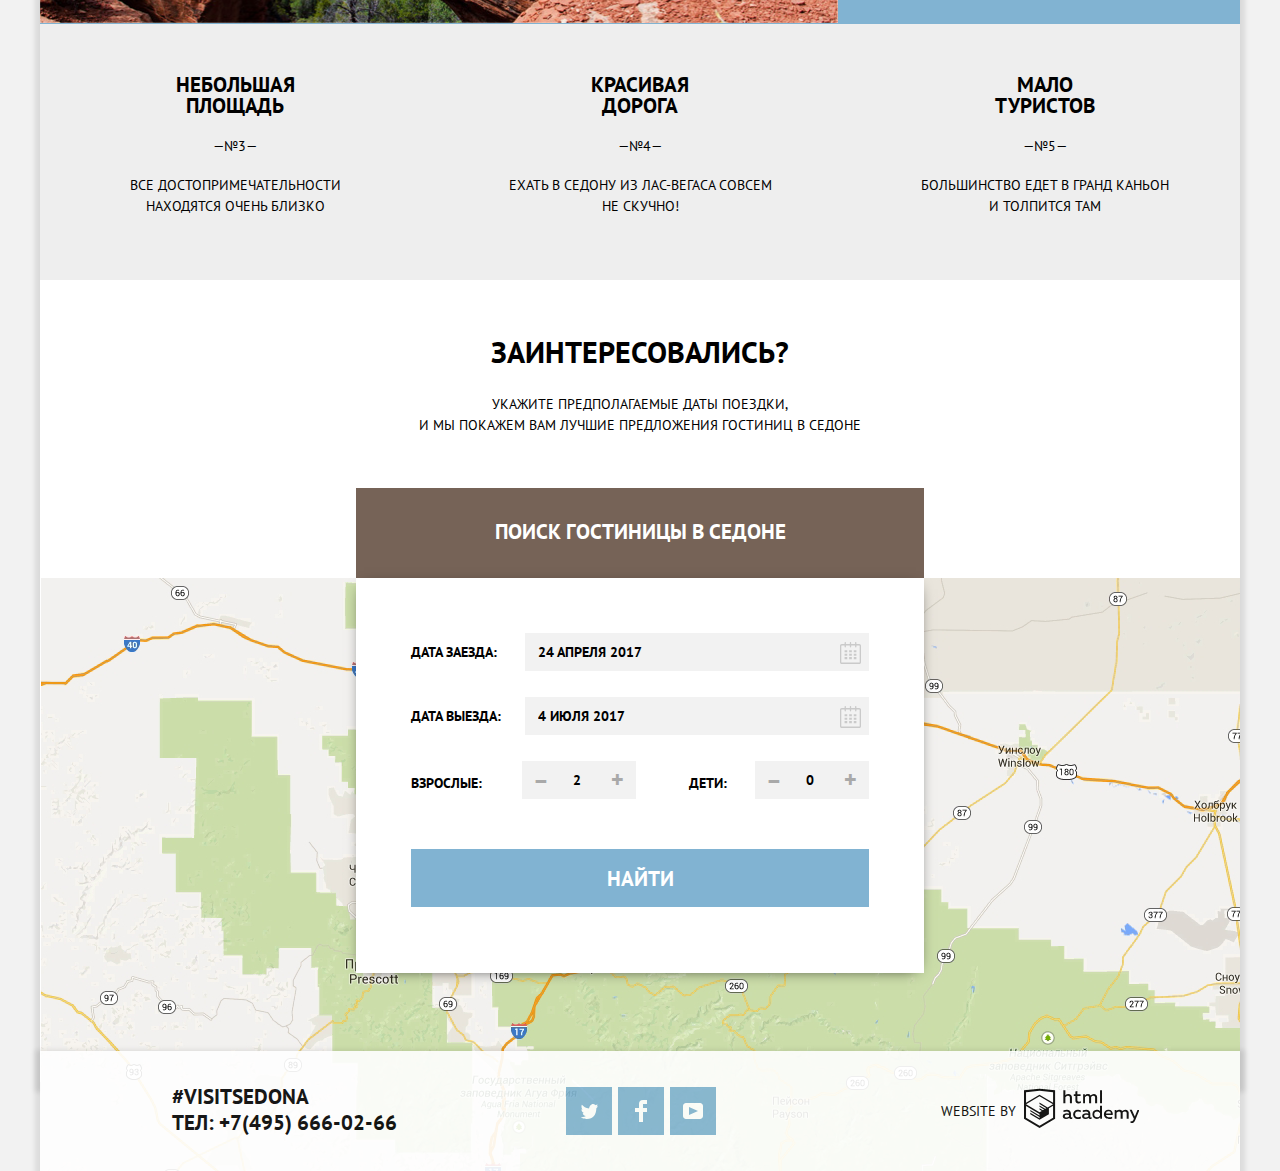
==== commit 340a66a3: "24.03.ч3" ====
--- a/index.html
+++ b/index.html
@@ -10,9 +10,7 @@
    <body>
       <header class="main-header">
          <nav class="site-navigation">
-            <a class="main-header-logo"  href="index.html">
-            <img src="img/logo.png" width="140" height="72" alt="Логотип «City of Sedona»"></a>
-            <div class="site-navigation-left">
+          <div class="site-navigation-left">
             <a href="info.html">Информация</a>
             <a href="news.html">Фото и видео</a> 
             </div>
@@ -20,8 +18,9 @@
             <a href="statemap.html">Карта штата</a>
             <a href="hotels.html">Гостиницы</a>
             </div>
-
-         </nav>
+             </nav>
+             <a class="main-header-logo"  href="index.html">
+            <img src="img/logo.png" width="140" height="72" alt="Логотип «City of Sedona»"></a>
       </header>
       <main class="container">
          <h1 class="visually-hidden">Гостиницы в Седоне</h1>
@@ -140,8 +139,8 @@
                         </svg>
                      </div>
                   </div>
-                  <div class="appointment-item">
-                     <label for="appointment-number-of-adults">
+                  <div class="appointment-item appointment-item-number">
+                     <label class="label-adults" for="appointment-number-of-adults">
                      Взрослые:
                      </label>
                      <div class="input-number">
@@ -149,7 +148,7 @@
                         <input id="appointment-number-of-adults" type="text" name="number" value="2">
                         <button type="button" class="inupt-plus">+</button>
                      </div>
-                     <label for="appointment-number-of-children">
+                     <label class="label-children" for="appointment-number-of-children">
                      Дети:
                      </label>
                      <div class="input-number">
--- a/css/style.css
+++ b/css/style.css
@@ -69,7 +69,7 @@
   line-height: 26px;
   color: #000000;
   box-shadow: 0 -4px 5px 5px rgba(0, 0, 0, 0.1);
-
+  position: relative;
   background-color: #FFE4B5;
 }
 
@@ -81,7 +81,6 @@
   margin: 0;
   padding: 0;
   background-color: #ffffff;
-  position: relative;
 }
 
 .site-navigation a {
@@ -188,6 +187,7 @@
   padding: 0;
   padding-left: 60px;
   padding-right: 60px;
+  padding-bottom: 19px;
   text-align: center;
 }
 
@@ -197,7 +197,7 @@
   line-height: 21px;
   margin: 0;
   padding: 0;
-  padding-bottom: 20px;
+  padding-bottom: 25px;
 }
 
 .product-description p {
@@ -250,7 +250,7 @@
   padding: 0;
   padding-left: 73px;
   padding-right: 63px;
-  padding-top: 56px; 
+  padding-top: 60px; 
   padding-bottom: 73px;
   list-style: none;
   background-color: #ffffff;
@@ -271,7 +271,7 @@
   margin: 0;
   padding: 0;
   padding-top: 32px;
-  padding-bottom: 30px;
+  padding-bottom: 23px;
 }
 
 .info-logo p {
@@ -360,9 +360,9 @@
   justify-content: space-between;
   position: absolute;
   left: 50%;
-  margin-left: -284px;
+  transform: translateX(-50%);
   width: 568px;
-  min-height: 491px;
+  min-height: 485px;
   z-index: 10;
 }
 
@@ -401,11 +401,10 @@
   display: flex;
   flex-wrap: wrap;
   justify-content: space-between;
-  align-content: space-between; 
   flex-grow: 1;
-
   padding: 55px;
   box-shadow: 0 3px 15px -8px #000000;
+
   background-color: #ffffff;
   transition: 600ms all; 
   opacity: 1;
@@ -425,13 +424,32 @@
   font-weight: 600;
   margin: 0;
   padding: 0;
+  margin-bottom: 15px;
   box-sizing: border-box;
 }
 
 .appointment-item label {
+  width: 95px;
   display: block;
   cursor: pointer;
-  padding-right: 20px;
+  margin-right: 20px;
+}
+
+.appointment-item-number {
+  margin-bottom: 40px;
+}
+
+.appointment-item-number label {
+  width: 75px;
+}
+
+.appointment-item-number .label-adults {
+  margin-right: 40px;
+}
+
+.appointment-item-number .label-children {
+  padding-left: 53px; 
+  margin-right: 27px;
 }
 
 .appointment-item {
@@ -457,8 +475,7 @@
 }
 
 .appointment-item input {
-  flex-grow: 1;
-  max-width: 346px; 
+  width: 346px; 
   height: 38px;
   outline: 0;
   border: none;
@@ -469,7 +486,7 @@
   background-color: #f2f2f2;
 }
 
-.appointment-item:nth-child(3) input {
+.input-number input {
   max-width: 38px;
 }
 
@@ -512,8 +529,8 @@
   outline: 2px solid #e5e5e5;
 }
 
-.appointment-item:nth-child(3) input:hover,
-.appointment-item:nth-child(3) input:focus {
+.input-number input:hover,
+.input-number input:focus {
   background-color: #f2f2f2;
   outline: none;
 }
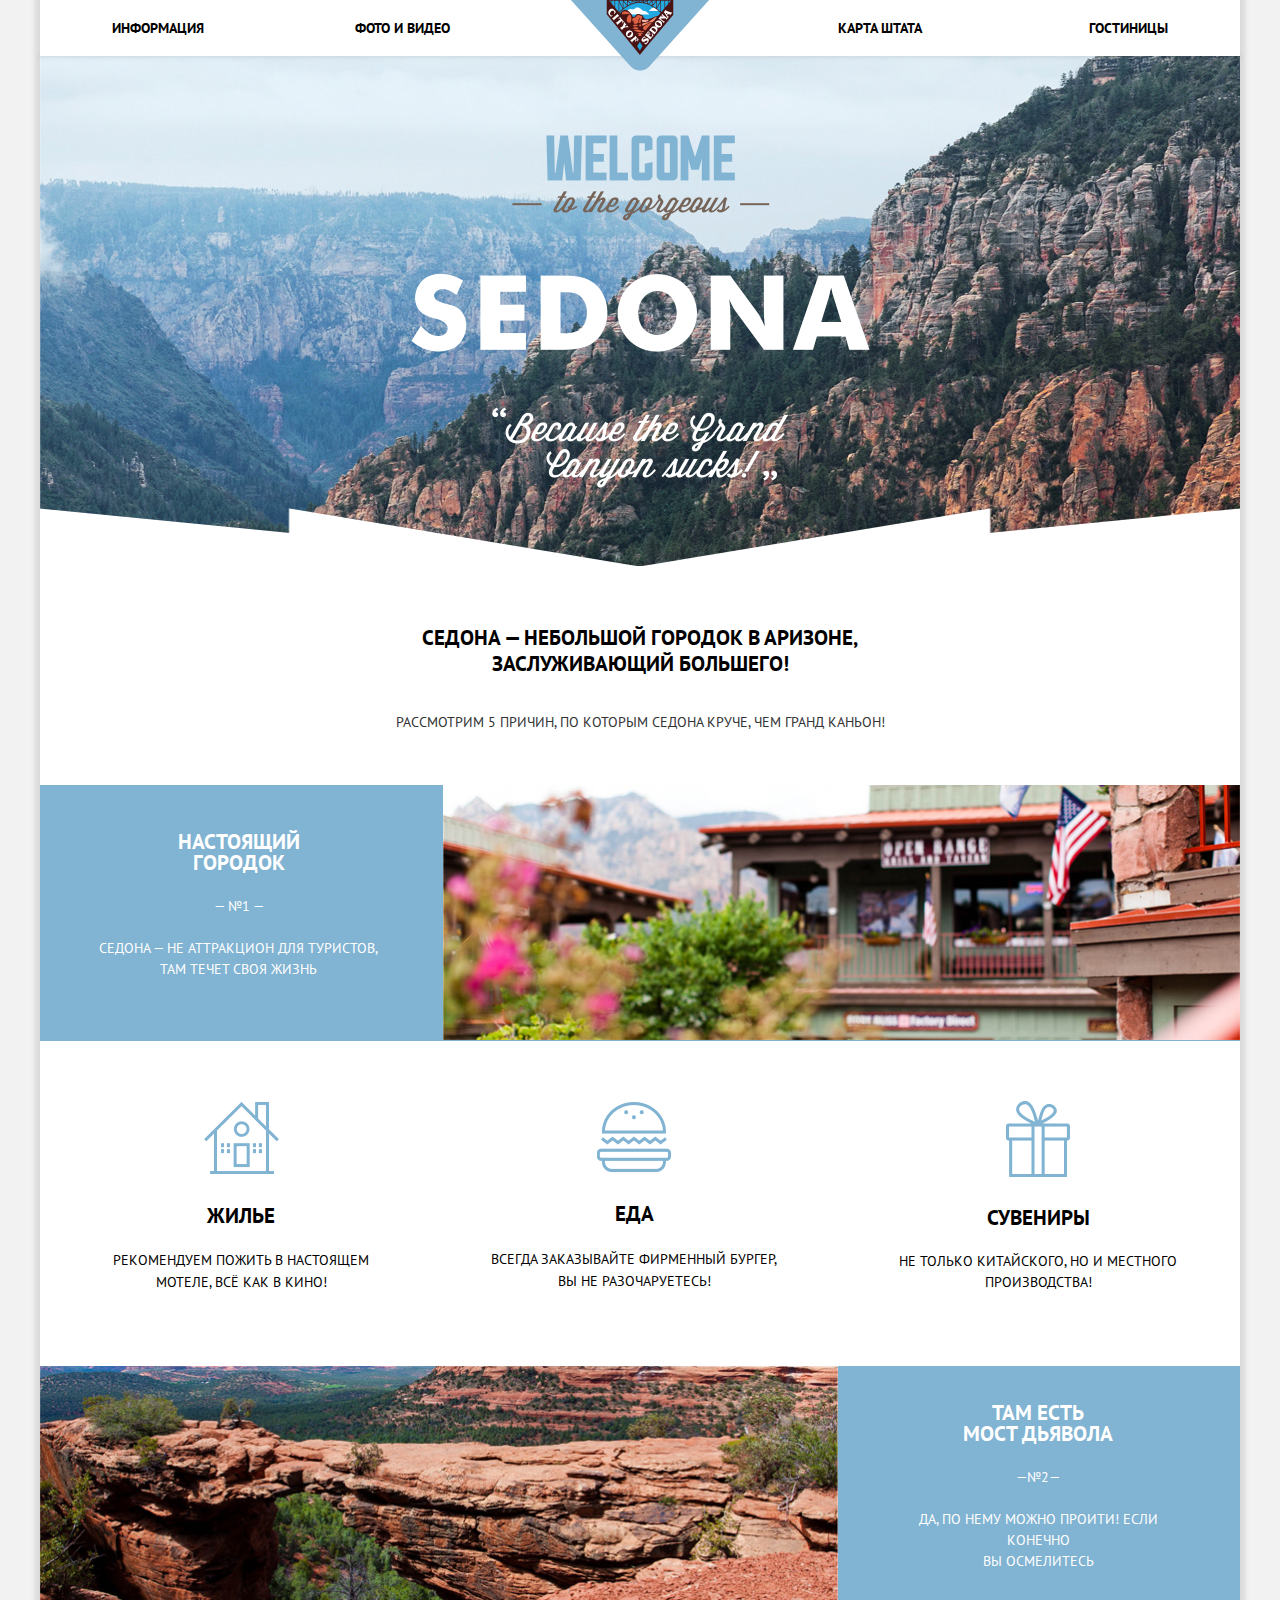
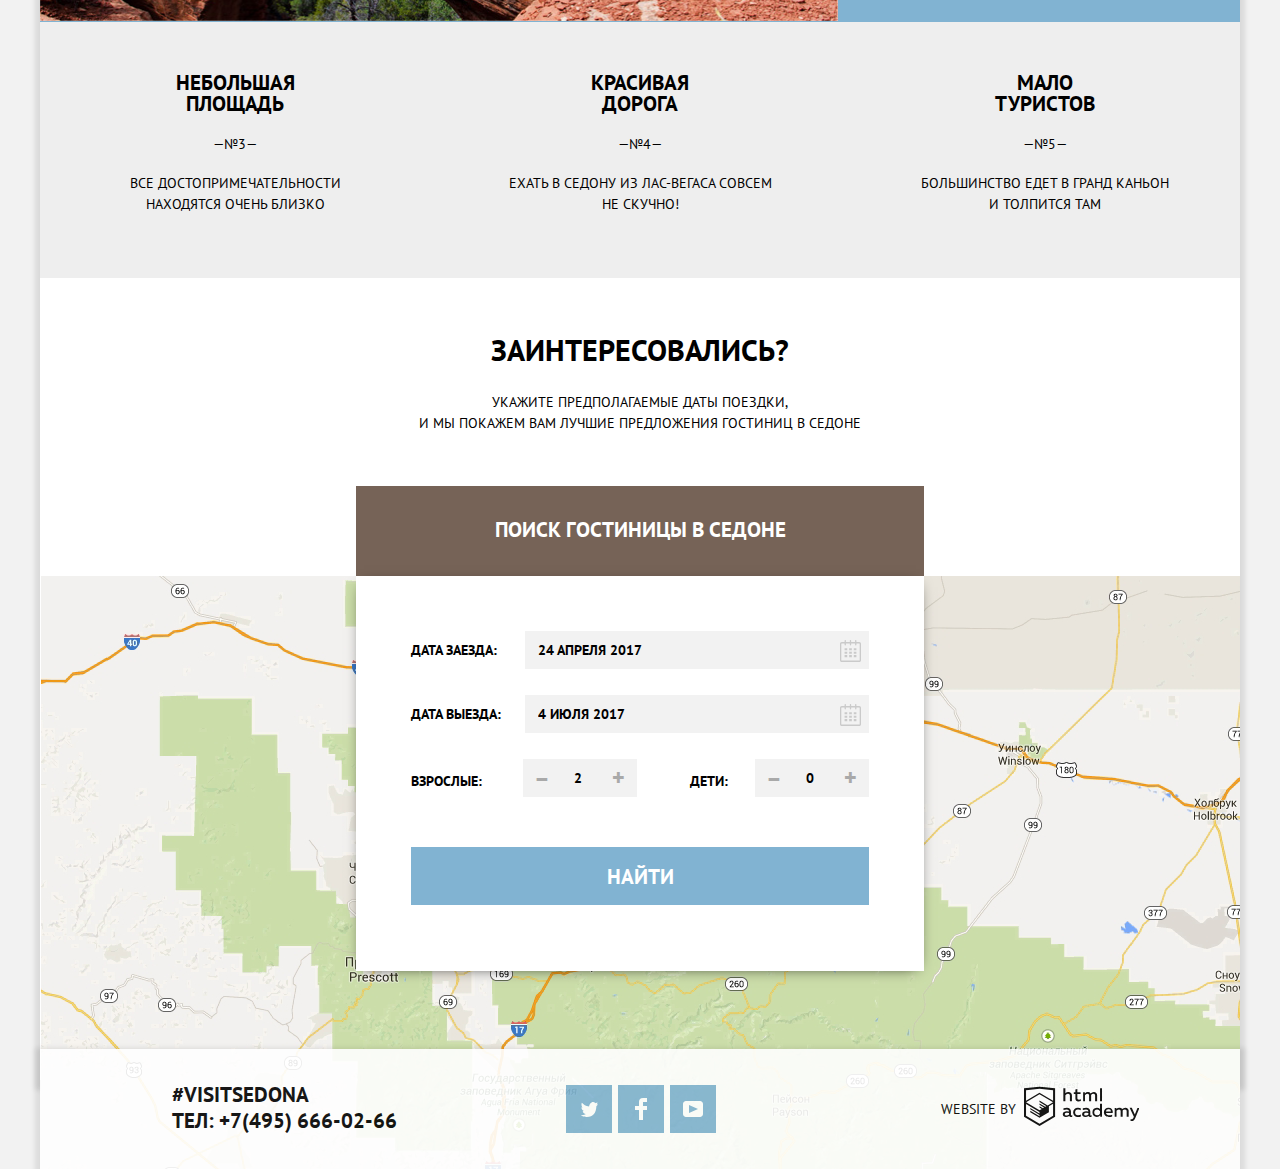
==== commit c8c91577: "25,03" ====
--- a/index.html
+++ b/index.html
@@ -10,17 +10,17 @@
    <body>
       <header class="main-header">
          <nav class="site-navigation">
-          <div class="site-navigation-left">
-            <a href="info.html">Информация</a>
-            <a href="news.html">Фото и видео</a> 
-            </div>
-             <div class="site-navigation-right">  
-            <a href="statemap.html">Карта штата</a>
-            <a href="hotels.html">Гостиницы</a>
-            </div>
-             </nav>
-             <a class="main-header-logo"  href="index.html">
-            <img src="img/logo.png" width="140" height="72" alt="Логотип «City of Sedona»"></a>
+            <div class="site-navigation-left">
+               <a href="info.html">Информация</a>
+               <a href="news.html">Фото и видео</a> 
+            </div>
+            <div class="site-navigation-right">  
+               <a href="statemap.html">Карта штата</a>
+               <a href="hotels.html">Гостиницы</a>
+            </div>
+         </nav>
+         <a class="main-header-logo"  href="index.html">
+         <img src="img/logo.png" width="140" height="72" alt="Логотип «City of Sedona»"></a>
       </header>
       <main class="container">
          <h1 class="visually-hidden">Гостиницы в Седоне</h1>
@@ -34,7 +34,7 @@
             </div>
             <section class="product-info">
                <div class="product-description">
-                  <h2>Настоящий<br>городок</h2>
+                  <h2>Настоящий городок</h2>
                   <p>— №1 —</p>
                   <p>Седона — не аттракцион для туристов,</p>
                   <p>там течет своя жизнь</p>
@@ -80,7 +80,8 @@
                <ul class="product-info-list">
                   <li class="product-info-feature">
                      <div class="feature-name">
-                        <p>Небольшая</p><p>площадь</p>
+                        <p>Небольшая</p>
+                        <p>площадь</p>
                      </div>
                      <p class="feature-number">—№3—</p>
                      <p>Все достопримечательности</p>
@@ -88,7 +89,8 @@
                   </li>
                   <li class="product-info-feature">
                      <div class="feature-name">
-                        <p>Красивая</p><p>дорога</p>
+                        <p>Красивая</p>
+                        <p>дорога</p>
                      </div>
                      <p class="feature-number">—№4—</p>
                      <p>Ехать в Седону из Лас-Вегаса совсем</p>
@@ -96,7 +98,8 @@
                   </li>
                   <li class="product-info-feature">
                      <div class="feature-name">
-                        <p>Мало</p><p>туристов</p>
+                        <p>Мало</p>
+                        <p>туристов</p>
                      </div>
                      <p class="feature-number">—№5—</p>
                      <p>Большинство едет в Гранд Каньон</p>
@@ -111,7 +114,7 @@
                <p>Укажите предполагаемые даты поездки,<br>и мы покажем вам лучшие предложения гостиниц в седоне</p>
             </div>
             <div class="form-container">
-            <a class="search-button" href="hotels.html">
+               <a class="search-button" href="hotels.html">
                   <h2>Поиск гостиницы в Седоне</h2>
                </a>
                <form class="appointment-form" action="https://echo.htmlacademy.ru" method="get">
@@ -167,8 +170,8 @@
       <footer class="main-footer footer--index">
          <div class="footer-container">
             <div class="footer-contact">
-            <p>#Visitsedona</p>
-            <p><a href="tel:+74956660266">Тел: +7(495) 666-02-66</a></p>
+               <p>#Visitsedona</p>
+               <p><a href="tel:+74956660266">Тел: +7(495) 666-02-66</a></p>
             </div>
             <ul class="footer-social">
                <li>
--- a/css/style.css
+++ b/css/style.css
@@ -183,12 +183,13 @@
 }
 
 .product-description {
-  margin: 0;
-  padding: 0;
-  padding-left: 60px;
-  padding-right: 60px;
-  padding-bottom: 19px;
+  max-width: 400px;
+  margin: 0;
+  padding: 0;
+  padding-left: 50px;
+  padding-right: 55px;
   text-align: center;
+  padding-bottom: 15px;
 }
 
 .product-description h2 {
@@ -197,7 +198,9 @@
   line-height: 21px;
   margin: 0;
   padding: 0;
-  padding-bottom: 25px;
+  padding-right: 40px;
+  padding-left: 40px;
+  padding-bottom: 23px;
 }
 
 .product-description p {
@@ -208,7 +211,7 @@
 }
 
 .product-description p:first-of-type {
-  padding-bottom: 20px;
+  padding-bottom: 21px;
 }
 
 .product-info-image {
@@ -270,7 +273,7 @@
   line-height: 21px;
   margin: 0;
   padding: 0;
-  padding-top: 32px;
+  padding-top: 30px;
   padding-bottom: 23px;
 }
 
@@ -430,7 +433,6 @@
 
 .appointment-item label {
   width: 95px;
-  display: block;
   cursor: pointer;
   margin-right: 20px;
 }
@@ -444,12 +446,11 @@
 }
 
 .appointment-item-number .label-adults {
-  margin-right: 40px;
+  margin-right: 41px;
 }
 
 .appointment-item-number .label-children {
   padding-left: 53px; 
-  margin-right: 27px;
 }
 
 .appointment-item {
@@ -672,7 +673,7 @@
 .fieldset-container {
   margin-left: 72px;
   margin-right: 43px;
-  margin-top: 31px;
+  margin-top: 20px;
 }
 
 .filter fieldset {
@@ -683,7 +684,8 @@
 }
 
 .filter legend {
-  margin-bottom: 28px;
+  padding-top: 10px;
+  padding-bottom: 28px;
 
   font-weight: 600;
   font-size: 16px;
@@ -726,7 +728,7 @@
   }
 
 .filter-option label {
-  padding-bottom: 29px;
+  padding-bottom: 20px;
   position: relative;
 
   display: block;
@@ -1094,33 +1096,34 @@
   margin: 0;
   padding: 0;
   margin-right: 33px;
-}
-
-.shorting li:not(:first-child) span {
+  cursor: pointer;
+}
+
+.shorting li:not(:first-child) a {
   font-size: 12px;
   font-weight: 400;
   color: rgba(0, 0, 0, 0.3);
   border-bottom: 1px dotted #81b3d2;
 }
 
-.shorting li:first-child span {
+.shorting li:first-child a {
   font-size: 12px;
   font-weight: 400;
   color: #81b3d2;
   border: none;
 }
 
-.shorting li:not(:first-child) span:hover,
-.shorting li:not(:first-child) span:focus {
+.shorting li:not(:first-child) a:hover,
+.shorting li:not(:first-child) a:focus {
   color: #81b3d2;
 }
 
-.shorting li:not(:first-child) span:active {
+.shorting li:not(:first-child) a:active {
   color: #000000;
   border: none;
 }
 
-.shorting li:first-child span:active {
+.shorting li:first-child a:active {
   color: #000000;
   border: none;
 }
